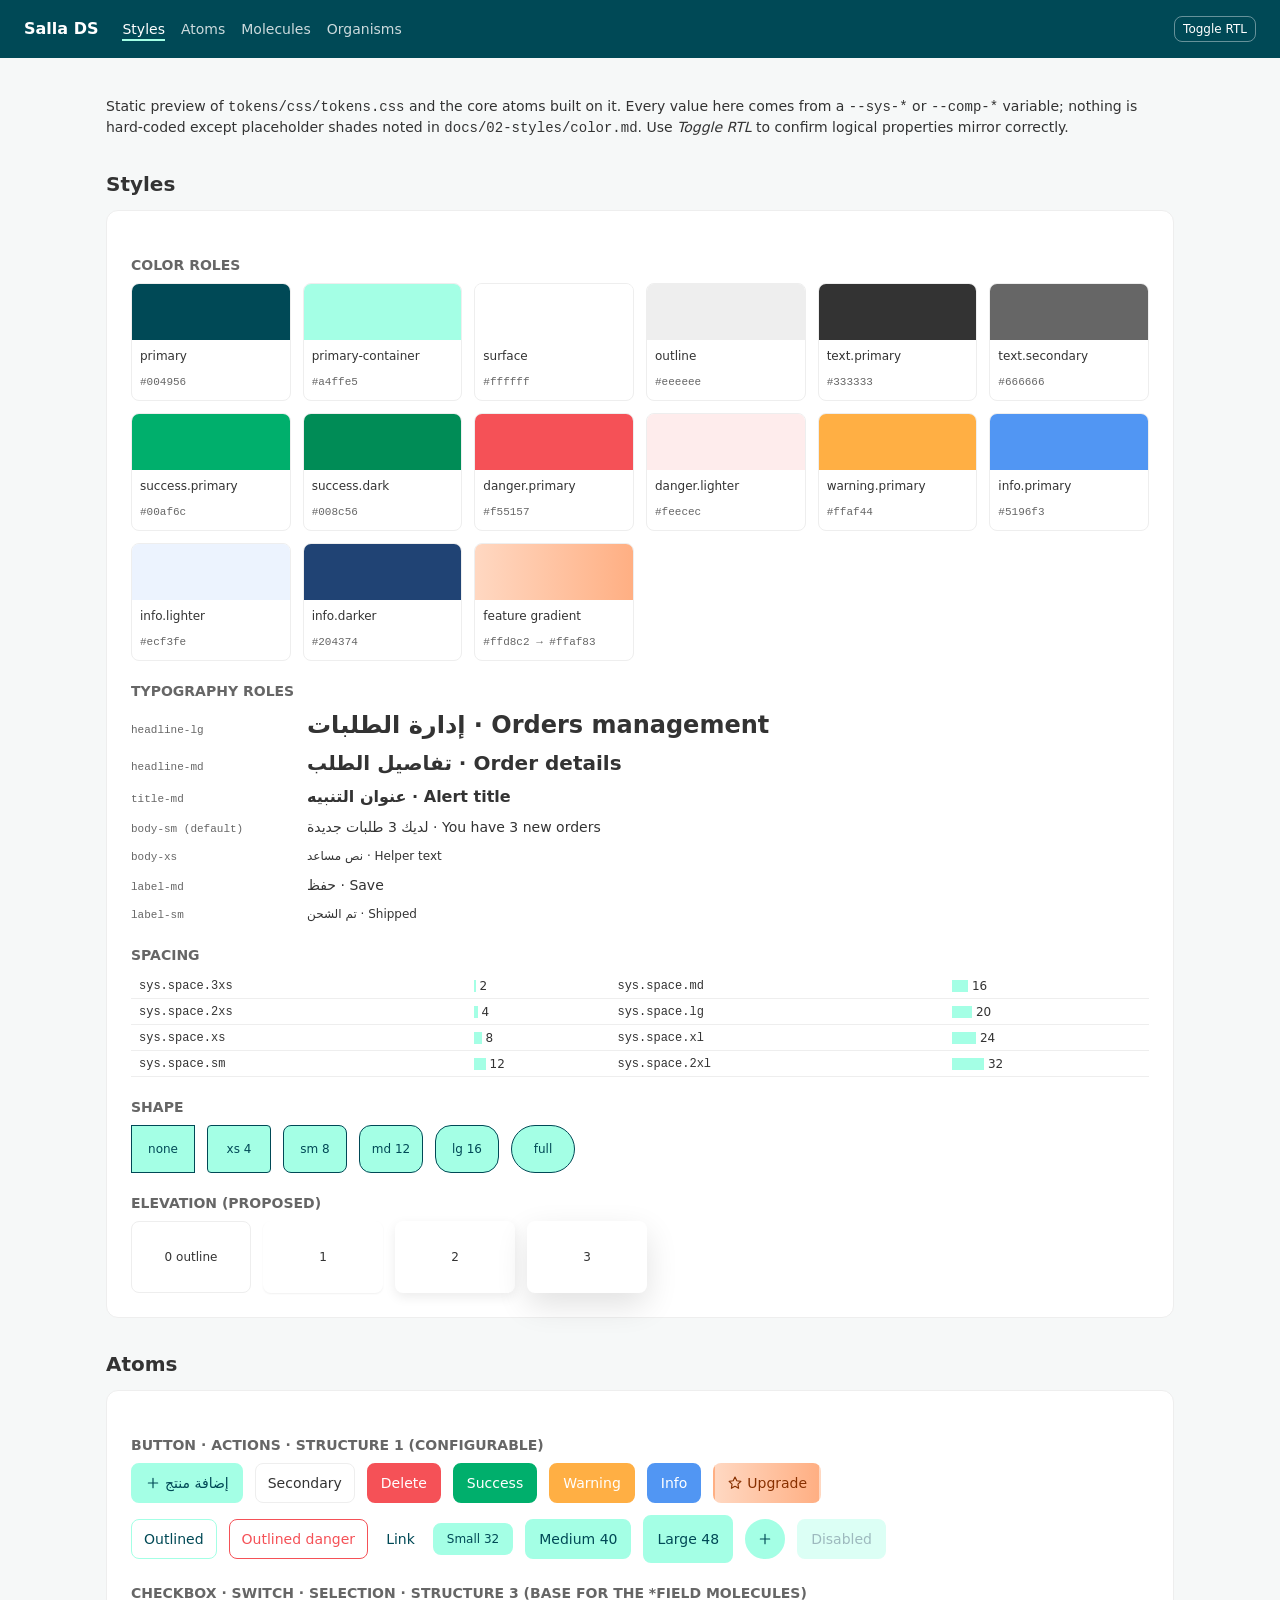
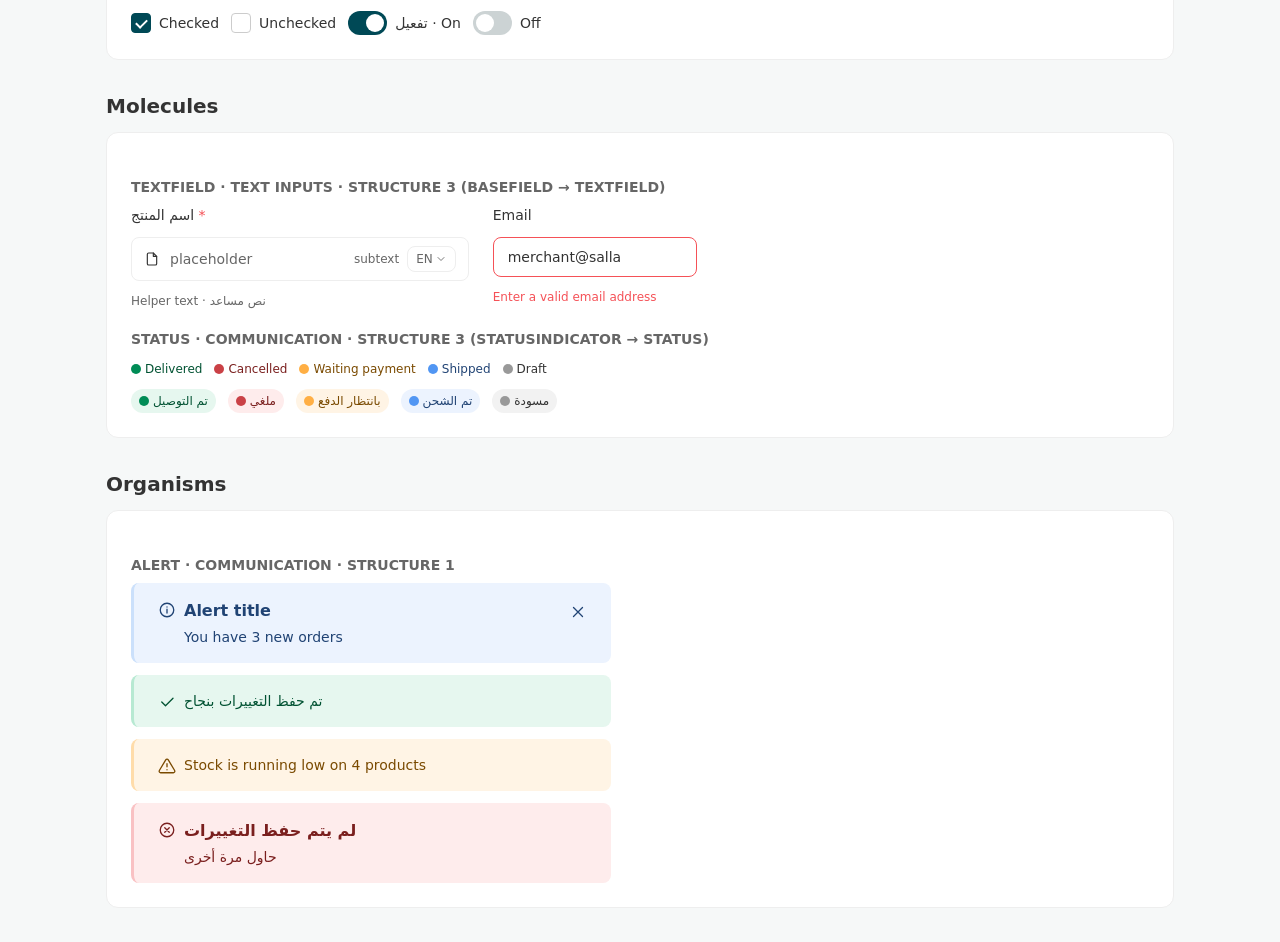
==== preview/index.html @ ee8e6f2c "Create Salla design system structure on Atomic Design and Material 3 Restructure the Merchant - Stor" ====
<!doctype html>
<html lang="en" dir="ltr">
<head>
<meta charset="utf-8">
<meta name="viewport" content="width=device-width, initial-scale=1">
<title>Salla Design System preview</title>
<link rel="stylesheet" href="../tokens/css/tokens.css">
<style>
  * { box-sizing: border-box; }
  body { margin: 0; font: var(--sys-type-body-sm); color: var(--sys-color-text-primary); background: #f6f8f8; }
  header.bar { background: var(--sys-color-primary); color: var(--sys-color-text-inverse); padding: var(--sys-space-md) var(--sys-space-xl); display: flex; align-items: center; gap: var(--sys-space-xl); }
  header.bar h1 { font: var(--sys-type-title-md); margin: 0; }
  header.bar nav a { color: var(--sys-color-text-inverse); text-decoration: none; opacity: .8; margin-inline-end: var(--sys-space-md); font: var(--sys-type-label-md); }
  header.bar nav a.active { opacity: 1; border-block-end: 2px solid var(--sys-color-primary-container); padding-block-end: 2px; }
  header.bar .spacer { flex: 1; }
  header.bar button.dir { background: transparent; color: inherit; border: 1px solid rgb(255 255 255 / .4); border-radius: var(--sys-shape-small); padding: var(--sys-space-2xs) var(--sys-space-xs); font: var(--sys-type-label-sm); cursor: pointer; }
  main { max-width: 1100px; margin: 0 auto; padding: var(--sys-space-xl) var(--sys-space-md); }
  h2 { font: var(--sys-type-headline-md); margin: var(--sys-space-2xl) 0 var(--sys-space-sm); }
  h3 { font: var(--sys-type-title-sm); margin: var(--sys-space-lg) 0 var(--sys-space-xs); color: var(--sys-color-text-secondary); text-transform: uppercase; letter-spacing: 0; }
  .panel { background: var(--sys-color-surface); border: 1px solid var(--sys-color-outline); border-radius: var(--sys-shape-medium); padding: var(--sys-space-xl); margin-block-end: var(--sys-space-md); }
  .row { display: flex; flex-wrap: wrap; gap: var(--sys-space-sm); align-items: center; }
  .grid { display: grid; grid-template-columns: repeat(auto-fill, minmax(150px, 1fr)); gap: var(--sys-space-sm); }
  .swatch { border: 1px solid var(--sys-color-outline); border-radius: var(--sys-shape-small); overflow: hidden; }
  .swatch div { height: 56px; }
  .swatch code { display: block; padding: var(--sys-space-xs); font-size: 11px; color: var(--sys-color-text-secondary); }
  .swatch strong { display: block; padding: var(--sys-space-xs) var(--sys-space-xs) 0; font: var(--sys-type-label-sm); }
  code { font-family: ui-monospace, monospace; }

  /* ---- Atom: Button (structure 1, configurable) ---- */
  .btn { display: inline-flex; align-items: center; justify-content: center; gap: var(--comp-button-gap); min-height: var(--comp-button-height-md); padding: var(--comp-button-padding-y) var(--comp-button-padding-x); border-radius: var(--comp-button-shape); border: var(--comp-button-border-width) solid transparent; font: var(--sys-type-label-md); cursor: pointer; transition: background-color var(--ref-duration-short) var(--ref-easing-standard), border-color var(--ref-duration-short) var(--ref-easing-standard); }
  .btn:focus-visible { outline: none; box-shadow: var(--sys-focus-ring); }
  .btn[disabled] { opacity: .38; cursor: not-allowed; }
  .btn--sm { min-height: var(--comp-button-height-sm); padding-block: var(--sys-space-2xs); font: var(--sys-type-label-sm); }
  .btn--lg { min-height: var(--comp-button-height-lg); }
  .btn--primary { background: var(--sys-color-primary-container); border-color: var(--sys-color-primary-container); color: var(--sys-color-on-primary-container); }
  .btn--primary:hover { filter: brightness(.96); }
  .btn--secondary { background: var(--sys-color-surface); border: 1px solid var(--sys-color-outline); color: var(--sys-color-text-primary); }
  .btn--danger { background: var(--sys-color-danger-primary); border-color: var(--sys-color-danger-primary); color: var(--sys-color-text-inverse); }
  .btn--success { background: var(--sys-color-success-primary); border-color: var(--sys-color-success-primary); color: var(--sys-color-text-inverse); }
  .btn--warning { background: var(--sys-color-warning-primary); border-color: var(--sys-color-warning-primary); color: var(--sys-color-text-inverse); }
  .btn--info { background: var(--sys-color-info-primary); border-color: var(--sys-color-info-primary); color: var(--sys-color-text-inverse); }
  .btn--feature { background: linear-gradient(90deg, var(--sys-color-feature-gradient-start), var(--sys-color-feature-gradient-end)); color: var(--sys-color-on-feature); }
  .btn--outlined.btn--primary { background: var(--sys-color-surface); border: 1px solid var(--sys-color-outline-primary); color: var(--sys-color-text-brand); }
  .btn--outlined.btn--danger { background: var(--sys-color-surface); border: 1px solid var(--sys-color-danger-primary); color: var(--sys-color-danger-primary); }
  .btn--link { background: transparent; border-color: transparent; color: var(--sys-color-text-brand); padding-inline: var(--sys-space-2xs); }
  .btn--circular { border-radius: var(--sys-shape-full); width: var(--comp-button-height-md); padding: 0; }
  .icon { width: var(--comp-button-icon-size); height: var(--comp-button-icon-size); fill: none; stroke: currentColor; stroke-width: 1.75; stroke-linecap: round; stroke-linejoin: round; flex: none; }

  /* ---- Molecule: TextField (structure 3, BaseField) ---- */
  .field { display: flex; flex-direction: column; gap: var(--sys-space-sm); max-width: 375px; }
  .field__label { font: var(--sys-type-label-md); }
  .field__label .req { color: var(--sys-color-danger-primary); }
  .field__box { display: flex; align-items: center; gap: var(--comp-text-field-gap); min-height: var(--comp-text-field-min-height); padding: var(--comp-text-field-padding-y) var(--comp-text-field-padding-x); background: var(--sys-color-surface-input); border: 1px solid var(--sys-color-outline); border-radius: var(--comp-text-field-shape); transition: border-color var(--ref-duration-short) var(--ref-easing-standard), box-shadow var(--ref-duration-short) var(--ref-easing-standard); }
  .field__box:hover { border-color: #ddd; }
  .field__box:focus-within { border-color: var(--sys-color-primary); box-shadow: var(--sys-focus-ring); }
  .field--error .field__box { border-color: var(--sys-color-danger-primary); }
  .field__box input { flex: 1; min-width: 0; border: 0; outline: 0; background: transparent; font: var(--sys-type-body-sm); color: var(--sys-color-text-primary); }
  .field__box input::placeholder { color: var(--sys-color-text-secondary); }
  .field__sub { font: var(--sys-type-body-xs); color: var(--sys-color-text-secondary); }
  .field__lang { display: inline-flex; align-items: center; gap: var(--sys-space-3xs); padding: var(--sys-space-2xs) var(--sys-space-xs); border: 1px solid var(--sys-color-outline); border-radius: var(--sys-shape-small); font: var(--sys-type-body-xs); color: var(--sys-color-text-secondary); }
  .field__help { font: var(--sys-type-body-xs); color: var(--sys-color-text-secondary); }
  .field--error .field__help { color: var(--sys-color-danger-primary); }

  /* ---- Atom: Checkbox / Switch ---- */
  .checkbox { appearance: none; width: var(--comp-checkbox-size-md); height: var(--comp-checkbox-size-md); border: 1px solid #ccc; border-radius: var(--comp-checkbox-shape); background: var(--sys-color-surface); display: inline-grid; place-content: center; cursor: pointer; margin: 0; }
  .checkbox:checked { background: var(--sys-color-primary); border-color: var(--sys-color-primary); }
  .checkbox:checked::after { content: ""; width: 5px; height: 9px; border: solid #fff; border-width: 0 2px 2px 0; transform: translateY(-1px) rotate(45deg); }
  .checkbox:focus-visible { outline: none; box-shadow: var(--sys-focus-ring); }
  .switch { appearance: none; width: var(--comp-toggle-track-width-default); height: var(--comp-toggle-size-default); border-radius: var(--sys-shape-full); background: #ccd3d4; position: relative; cursor: pointer; margin: 0; transition: background-color var(--ref-duration-short) var(--ref-easing-standard); }
  .switch::after { content: ""; position: absolute; inset-block-start: 3px; inset-inline-start: 3px; width: 18px; height: 18px; border-radius: 50%; background: #fff; transition: transform var(--ref-duration-short) var(--ref-easing-standard); }
  .switch:checked { background: var(--sys-color-primary); }
  .switch:checked::after { transform: translateX(15px); }
  [dir="rtl"] .switch:checked::after { transform: translateX(-15px); }
  .switch:focus-visible { outline: none; box-shadow: var(--sys-focus-ring); }
  .fieldrow { display: inline-flex; align-items: center; gap: var(--sys-space-xs); font: var(--sys-type-body-sm); }

  /* ---- Molecule: Status (structure 3, StatusIndicator base) ---- */
  .status { display: inline-flex; align-items: center; gap: var(--sys-space-2xs); height: var(--comp-status-height); border-radius: var(--comp-status-shape); font: var(--sys-type-label-sm); }
  .status::before { content: ""; width: var(--comp-status-dot-size); height: var(--comp-status-dot-size); border-radius: 50%; background: var(--dot); }
  .status { color: var(--text); }
  .status--strong { padding-inline: var(--comp-status-padding-x); background: var(--bg); }
  .status--success { --dot: var(--sys-color-success-dark); --text: var(--sys-color-success-darker); --bg: #e6f7ef; }
  .status--danger { --dot: var(--sys-color-danger-dark); --text: var(--sys-color-danger-darker); --bg: var(--sys-color-danger-lighter); }
  .status--info { --dot: var(--sys-color-info-primary); --text: var(--sys-color-info-darker); --bg: var(--sys-color-info-lighter); }
  .status--warning { --dot: var(--sys-color-warning-primary); --text: #7a4a00; --bg: #fff4e5; }
  .status--neutral { --dot: #999; --text: var(--sys-color-text-primary); --bg: #f2f2f2; }

  /* ---- Organism: Alert (structure 1) ---- */
  .alert { display: flex; gap: var(--sys-space-xs); align-items: flex-start; padding: var(--comp-alert-padding-y) var(--comp-alert-padding-x); border-radius: var(--comp-alert-shape); border-inline-start: var(--comp-alert-accent-width) solid var(--accent); background: var(--bg); color: var(--text); max-width: 480px; }
  .alert .icon { width: var(--comp-alert-icon-size); height: var(--comp-alert-icon-size); margin-block-start: 2px; }
  .alert__body { flex: 1; display: flex; flex-direction: column; gap: var(--sys-space-2xs); }
  .alert__title { font: var(--sys-type-title-md); }
  .alert__text { font: var(--sys-type-body-sm); }
  .alert--info { --bg: var(--sys-color-info-lighter); --accent: var(--sys-color-info-light); --text: var(--sys-color-info-darker); }
  .alert--danger { --bg: var(--sys-color-danger-lighter); --accent: #f9c1c3; --text: var(--sys-color-danger-darker); }
  .alert--success { --bg: #e6f7ef; --accent: #b7e9d2; --text: var(--sys-color-success-darker); }
  .alert--warning { --bg: #fff4e5; --accent: #ffdcaa; --text: #7a4a00; }
  .alert__close { background: none; border: 0; cursor: pointer; color: inherit; padding: 0; margin-block-start: 2px; }

  table.tokens { border-collapse: collapse; width: 100%; font: var(--sys-type-body-xs); }
  table.tokens td { padding: var(--sys-space-2xs) var(--sys-space-xs); border-block-end: 1px solid var(--sys-color-outline); }
  .sp { background: var(--sys-color-primary-container); height: 12px; display: inline-block; vertical-align: middle; }
  .type-sample { display: grid; grid-template-columns: 160px 1fr; gap: var(--sys-space-xs) var(--sys-space-md); align-items: baseline; }
  .type-sample code { font-size: 11px; color: var(--sys-color-text-secondary); }
  .shape-sample { width: 64px; height: 48px; background: var(--sys-color-primary-container); border: 1px solid var(--sys-color-primary); display: grid; place-content: center; font: var(--sys-type-label-sm); color: var(--sys-color-text-brand); }
  .elev { width: 120px; height: 72px; background: var(--sys-color-surface); border-radius: var(--sys-shape-small); display: grid; place-content: center; font: var(--sys-type-label-sm); }
</style>
</head>
<body>
<header class="bar">
  <h1>Salla DS</h1>
  <nav><a class="active" href="#styles">Styles</a><a href="#atoms">Atoms</a><a href="#molecules">Molecules</a><a href="#organisms">Organisms</a></nav>
  <span class="spacer"></span>
  <button class="dir" onclick="const h=document.documentElement;h.dir=h.dir==='rtl'?'ltr':'rtl';h.lang=h.dir==='rtl'?'ar':'en';">Toggle RTL</button>
</header>
<main>
  <p>Static preview of <code>tokens/css/tokens.css</code> and the core atoms built on it. Every value here comes from a <code>--sys-*</code> or <code>--comp-*</code> variable; nothing is hard-coded except placeholder shades noted in <code>docs/02-styles/color.md</code>. Use <em>Toggle RTL</em> to confirm logical properties mirror correctly.</p>

  <h2 id="styles">Styles</h2>
  <div class="panel">
    <h3>Color roles</h3>
    <div class="grid">
      <div class="swatch"><div style="background:var(--sys-color-primary)"></div><strong>primary</strong><code>#004956</code></div>
      <div class="swatch"><div style="background:var(--sys-color-primary-container)"></div><strong>primary-container</strong><code>#a4ffe5</code></div>
      <div class="swatch"><div style="background:var(--sys-color-surface)"></div><strong>surface</strong><code>#ffffff</code></div>
      <div class="swatch"><div style="background:var(--sys-color-outline)"></div><strong>outline</strong><code>#eeeeee</code></div>
      <div class="swatch"><div style="background:var(--sys-color-text-primary)"></div><strong>text.primary</strong><code>#333333</code></div>
      <div class="swatch"><div style="background:var(--sys-color-text-secondary)"></div><strong>text.secondary</strong><code>#666666</code></div>
      <div class="swatch"><div style="background:var(--sys-color-success-primary)"></div><strong>success.primary</strong><code>#00af6c</code></div>
      <div class="swatch"><div style="background:var(--sys-color-success-dark)"></div><strong>success.dark</strong><code>#008c56</code></div>
      <div class="swatch"><div style="background:var(--sys-color-danger-primary)"></div><strong>danger.primary</strong><code>#f55157</code></div>
      <div class="swatch"><div style="background:var(--sys-color-danger-lighter)"></div><strong>danger.lighter</strong><code>#feecec</code></div>
      <div class="swatch"><div style="background:var(--sys-color-warning-primary)"></div><strong>warning.primary</strong><code>#ffaf44</code></div>
      <div class="swatch"><div style="background:var(--sys-color-info-primary)"></div><strong>info.primary</strong><code>#5196f3</code></div>
      <div class="swatch"><div style="background:var(--sys-color-info-lighter)"></div><strong>info.lighter</strong><code>#ecf3fe</code></div>
      <div class="swatch"><div style="background:var(--sys-color-info-darker)"></div><strong>info.darker</strong><code>#204374</code></div>
      <div class="swatch"><div style="background:linear-gradient(90deg,var(--sys-color-feature-gradient-start),var(--sys-color-feature-gradient-end))"></div><strong>feature gradient</strong><code>#ffd8c2 → #ffaf83</code></div>
    </div>

    <h3>Typography roles</h3>
    <div class="type-sample">
      <code>headline-lg</code><span style="font:var(--sys-type-headline-lg)">إدارة الطلبات · Orders management</span>
      <code>headline-md</code><span style="font:var(--sys-type-headline-md)">تفاصيل الطلب · Order details</span>
      <code>title-md</code><span style="font:var(--sys-type-title-md)">عنوان التنبيه · Alert title</span>
      <code>body-sm (default)</code><span style="font:var(--sys-type-body-sm)">لديك 3 طلبات جديدة · You have 3 new orders</span>
      <code>body-xs</code><span style="font:var(--sys-type-body-xs)">نص مساعد · Helper text</span>
      <code>label-md</code><span style="font:var(--sys-type-label-md)">حفظ · Save</span>
      <code>label-sm</code><span style="font:var(--sys-type-label-sm)">تم الشحن · Shipped</span>
    </div>

    <h3>Spacing</h3>
    <table class="tokens">
      <tr><td><code>sys.space.3xs</code></td><td><span class="sp" style="width:var(--sys-space-3xs)"></span> 2</td><td><code>sys.space.md</code></td><td><span class="sp" style="width:var(--sys-space-md)"></span> 16</td></tr>
      <tr><td><code>sys.space.2xs</code></td><td><span class="sp" style="width:var(--sys-space-2xs)"></span> 4</td><td><code>sys.space.lg</code></td><td><span class="sp" style="width:var(--sys-space-lg)"></span> 20</td></tr>
      <tr><td><code>sys.space.xs</code></td><td><span class="sp" style="width:var(--sys-space-xs)"></span> 8</td><td><code>sys.space.xl</code></td><td><span class="sp" style="width:var(--sys-space-xl)"></span> 24</td></tr>
      <tr><td><code>sys.space.sm</code></td><td><span class="sp" style="width:var(--sys-space-sm)"></span> 12</td><td><code>sys.space.2xl</code></td><td><span class="sp" style="width:var(--sys-space-2xl)"></span> 32</td></tr>
    </table>

    <h3>Shape</h3>
    <div class="row">
      <div class="shape-sample" style="border-radius:var(--sys-shape-none)">none</div>
      <div class="shape-sample" style="border-radius:var(--sys-shape-extra-small)">xs 4</div>
      <div class="shape-sample" style="border-radius:var(--sys-shape-small)">sm 8</div>
      <div class="shape-sample" style="border-radius:var(--sys-shape-medium)">md 12</div>
      <div class="shape-sample" style="border-radius:var(--sys-shape-large)">lg 16</div>
      <div class="shape-sample" style="border-radius:var(--sys-shape-full)">full</div>
    </div>

    <h3>Elevation (proposed)</h3>
    <div class="row">
      <div class="elev" style="box-shadow:var(--sys-elevation-0);border:1px solid var(--sys-color-outline)">0 outline</div>
      <div class="elev" style="box-shadow:var(--sys-elevation-1)">1</div>
      <div class="elev" style="box-shadow:var(--sys-elevation-2)">2</div>
      <div class="elev" style="box-shadow:var(--sys-elevation-3)">3</div>
    </div>
  </div>

  <h2 id="atoms">Atoms</h2>
  <div class="panel">
    <h3>Button · Actions · structure 1 (configurable)</h3>
    <div class="row">
      <button class="btn btn--primary"><svg class="icon" viewBox="0 0 24 24"><path d="M12 5v14M5 12h14"/></svg>إضافة منتج</button>
      <button class="btn btn--secondary">Secondary</button>
      <button class="btn btn--danger">Delete</button>
      <button class="btn btn--success">Success</button>
      <button class="btn btn--warning">Warning</button>
      <button class="btn btn--info">Info</button>
      <button class="btn btn--feature"><svg class="icon" viewBox="0 0 24 24"><path d="m12 3 2.7 5.6 6.1.9-4.4 4.3 1 6.1L12 17l-5.4 2.9 1-6.1L3.2 9.5l6.1-.9z"/></svg>Upgrade</button>
    </div>
    <div class="row" style="margin-top:var(--sys-space-sm)">
      <button class="btn btn--primary btn--outlined">Outlined</button>
      <button class="btn btn--danger btn--outlined">Outlined danger</button>
      <button class="btn btn--link">Link</button>
      <button class="btn btn--primary btn--sm">Small 32</button>
      <button class="btn btn--primary">Medium 40</button>
      <button class="btn btn--primary btn--lg">Large 48</button>
      <button class="btn btn--primary btn--circular" aria-label="Add"><svg class="icon" viewBox="0 0 24 24"><path d="M12 5v14M5 12h14"/></svg></button>
      <button class="btn btn--primary" disabled>Disabled</button>
    </div>

    <h3>Checkbox · Switch · Selection · structure 3 (base for the *Field molecules)</h3>
    <div class="row">
      <label class="fieldrow"><input type="checkbox" class="checkbox" checked> Checked</label>
      <label class="fieldrow"><input type="checkbox" class="checkbox"> Unchecked</label>
      <label class="fieldrow"><input type="checkbox" class="switch" checked> تفعيل · On</label>
      <label class="fieldrow"><input type="checkbox" class="switch"> Off</label>
    </div>
  </div>

  <h2 id="molecules">Molecules</h2>
  <div class="panel">
    <h3>TextField · Text inputs · structure 3 (BaseField → TextField)</h3>
    <div class="row" style="align-items:flex-start; gap:var(--sys-space-xl)">
      <div class="field">
        <label class="field__label" for="f1">اسم المنتج <span class="req">*</span></label>
        <div class="field__box">
          <svg class="icon" viewBox="0 0 24 24"><path d="M14 3H7a2 2 0 0 0-2 2v14a2 2 0 0 0 2 2h10a2 2 0 0 0 2-2V8z"/><path d="M14 3v5h5"/></svg>
          <input id="f1" placeholder="placeholder">
          <span class="field__sub">subtext</span>
          <span class="field__lang">EN <svg class="icon" viewBox="0 0 24 24" style="width:12px;height:12px"><path d="m6 9 6 6 6-6"/></svg></span>
        </div>
        <div class="field__help">Helper text · نص مساعد</div>
      </div>
      <div class="field field--error">
        <label class="field__label" for="f2">Email</label>
        <div class="field__box"><input id="f2" value="merchant@salla"></div>
        <div class="field__help">Enter a valid email address</div>
      </div>
    </div>

    <h3>Status · Communication · structure 3 (StatusIndicator → Status)</h3>
    <div class="row">
      <span class="status status--success">Delivered</span>
      <span class="status status--danger">Cancelled</span>
      <span class="status status--warning">Waiting payment</span>
      <span class="status status--info">Shipped</span>
      <span class="status status--neutral">Draft</span>
    </div>
    <div class="row" style="margin-top:var(--sys-space-xs)">
      <span class="status status--strong status--success">تم التوصيل</span>
      <span class="status status--strong status--danger">ملغي</span>
      <span class="status status--strong status--warning">بانتظار الدفع</span>
      <span class="status status--strong status--info">تم الشحن</span>
      <span class="status status--strong status--neutral">مسودة</span>
    </div>
  </div>

  <h2 id="organisms">Organisms</h2>
  <div class="panel">
    <h3>Alert · Communication · structure 1</h3>
    <div class="row" style="flex-direction:column; align-items:stretch">
      <div class="alert alert--info" role="status">
        <svg class="icon" viewBox="0 0 24 24"><circle cx="12" cy="12" r="9"/><path d="M12 8h.01M12 11v5"/></svg>
        <div class="alert__body"><div class="alert__title">Alert title</div><div class="alert__text">You have 3 new orders</div></div>
        <button class="alert__close" aria-label="Close"><svg class="icon" viewBox="0 0 24 24"><path d="M18 6 6 18M6 6l12 12"/></svg></button>
      </div>
      <div class="alert alert--success" role="status"><svg class="icon" viewBox="0 0 24 24"><path d="m5 12 5 5L20 7"/></svg><div class="alert__body"><div class="alert__text">تم حفظ التغييرات بنجاح</div></div></div>
      <div class="alert alert--warning" role="alert"><svg class="icon" viewBox="0 0 24 24"><path d="M12 9v4M12 17h.01M10.3 3.9 1.8 18a2 2 0 0 0 1.7 3h17a2 2 0 0 0 1.7-3L13.7 3.9a2 2 0 0 0-3.4 0z"/></svg><div class="alert__body"><div class="alert__text">Stock is running low on 4 products</div></div></div>
      <div class="alert alert--danger" role="alert"><svg class="icon" viewBox="0 0 24 24"><circle cx="12" cy="12" r="9"/><path d="M15 9l-6 6M9 9l6 6"/></svg><div class="alert__body"><div class="alert__title">لم يتم حفظ التغييرات</div><div class="alert__text">حاول مرة أخرى</div></div></div>
    </div>
  </div>
</main>
</body>
</html>
---- tokens/css/tokens.css ----
/*
 * Salla Design System - CSS custom properties
 * Generated by hand from tokens/tokens.json (keep the two in sync; a Style Dictionary
 * build is the intended long-term source, see docs/01-foundations/design-tokens.md).
 *
 * Tiers (Material model):
 *   --ref-*   reference / primitive values      (never use in product code)
 *   --sys-*   system / semantic roles           (use these)
 *   --comp-*  component-scoped values           (used inside component CSS only)
 */

:root {
  /* ---------- REFERENCE: palette ---------- */
  --ref-palette-teal-900: #004956;
  --ref-palette-teal-100: #a4ffe5;
  --ref-palette-gray-0: #ffffff;
  --ref-palette-gray-100: #eeeeee;
  --ref-palette-gray-600: #666666;
  --ref-palette-gray-800: #333333;
  --ref-palette-green-500: #00af6c;
  --ref-palette-green-600: #008c56;
  --ref-palette-green-800: #005232;
  --ref-palette-red-50: #feecec;
  --ref-palette-red-500: #f55157;
  --ref-palette-red-600: #ca4146;
  --ref-palette-red-800: #7a1f1e;
  --ref-palette-amber-500: #ffaf44;
  --ref-palette-blue-50: #ecf3fe;
  --ref-palette-blue-100: #cbe0fb;
  --ref-palette-blue-500: #5196f3;
  --ref-palette-blue-800: #204374;
  --ref-palette-orange-200: #ffd8c2;
  --ref-palette-orange-300: #ffaf83;
  --ref-palette-orange-800: #883000;

  /* ---------- REFERENCE: space (4px grid) ---------- */
  --ref-space-0: 0px;
  --ref-space-1: 2px;
  --ref-space-2: 4px;
  --ref-space-3: 8px;
  --ref-space-4: 12px;
  --ref-space-5: 16px;
  --ref-space-6: 20px;
  --ref-space-7: 24px;
  --ref-space-8: 32px;
  --ref-space-9: 40px;
  --ref-space-10: 48px;
  --ref-space-11: 64px;
  --ref-space-12: 80px;

  /* ---------- REFERENCE: radius ---------- */
  --ref-radius-none: 0px;
  --ref-radius-sm: 2px;
  --ref-radius-md: 4px;
  --ref-radius-lg: 6px;
  --ref-radius-xl: 8px;
  --ref-radius-2xl: 12px;
  --ref-radius-3xl: 16px;
  --ref-radius-4xl: 24px;
  --ref-radius-5xl: 32px;
  --ref-radius-full: 9999px;

  /* ---------- REFERENCE: type ---------- */
  --ref-font-family-base: "PingAR+LT", "PingARLT", "PT Sans", system-ui, sans-serif;
  --ref-font-weight-regular: 400;
  --ref-font-weight-medium: 500;
  --ref-font-weight-bold: 700;
  --ref-font-size-xs: 12px;
  --ref-font-size-sm: 14px;
  --ref-font-size-md: 16px;
  --ref-font-size-lg: 18px;
  --ref-font-size-xl: 20px;
  --ref-font-size-2xl: 24px;
  --ref-font-size-3xl: 30px;
  --ref-font-size-4xl: 36px;
  --ref-font-size-5xl: 48px;
  --ref-font-line-height-4: 16px;
  --ref-font-line-height-5: 20px;
  --ref-font-line-height-6: 24px;
  --ref-font-line-height-7: 28px;
  --ref-font-line-height-8: 32px;

  /* ---------- REFERENCE: sizes ---------- */
  --ref-size-control-sm: 32px;
  --ref-size-control-md: 40px;
  --ref-size-control-lg: 48px;
  --ref-size-icon-sm: 16px;
  --ref-size-icon-md: 18px;
  --ref-size-icon-lg: 20px;
  --ref-size-icon-xl: 24px;

  /* ---------- REFERENCE: motion ---------- */
  --ref-duration-short: 100ms;
  --ref-duration-medium: 200ms;
  --ref-duration-long: 300ms;
  --ref-easing-standard: cubic-bezier(0.2, 0, 0, 1);
  --ref-easing-emphasized: cubic-bezier(0.3, 0, 0.8, 0.15);

  /* ---------- SYSTEM: color roles ---------- */
  --sys-color-primary: var(--ref-palette-teal-900);
  --sys-color-on-primary: var(--ref-palette-gray-0);
  --sys-color-primary-container: var(--ref-palette-teal-100);
  --sys-color-on-primary-container: var(--ref-palette-teal-900);
  --sys-color-surface: var(--ref-palette-gray-0);
  --sys-color-surface-input: var(--ref-palette-gray-0);
  --sys-color-outline: var(--ref-palette-gray-100);
  --sys-color-outline-primary: var(--ref-palette-teal-100);
  --sys-color-text-primary: var(--ref-palette-gray-800);
  --sys-color-text-secondary: var(--ref-palette-gray-600);
  --sys-color-text-brand: var(--ref-palette-teal-900);
  --sys-color-text-inverse: var(--ref-palette-gray-0);
  --sys-color-success-primary: var(--ref-palette-green-500);
  --sys-color-success-dark: var(--ref-palette-green-600);
  --sys-color-success-darker: var(--ref-palette-green-800);
  --sys-color-danger-lighter: var(--ref-palette-red-50);
  --sys-color-danger-primary: var(--ref-palette-red-500);
  --sys-color-danger-dark: var(--ref-palette-red-600);
  --sys-color-danger-darker: var(--ref-palette-red-800);
  --sys-color-warning-primary: var(--ref-palette-amber-500);
  --sys-color-info-lighter: var(--ref-palette-blue-50);
  --sys-color-info-light: var(--ref-palette-blue-100);
  --sys-color-info-primary: var(--ref-palette-blue-500);
  --sys-color-info-darker: var(--ref-palette-blue-800);
  --sys-color-feature-gradient-start: var(--ref-palette-orange-200);
  --sys-color-feature-gradient-end: var(--ref-palette-orange-300);
  --sys-color-on-feature: var(--ref-palette-orange-800);

  /* ---------- SYSTEM: space ---------- */
  --sys-space-3xs: var(--ref-space-1);
  --sys-space-2xs: var(--ref-space-2);
  --sys-space-xs: var(--ref-space-3);
  --sys-space-sm: var(--ref-space-4);
  --sys-space-md: var(--ref-space-5);
  --sys-space-lg: var(--ref-space-6);
  --sys-space-xl: var(--ref-space-7);
  --sys-space-2xl: var(--ref-space-8);
  --sys-space-3xl: var(--ref-space-9);
  --sys-space-4xl: var(--ref-space-10);

  /* ---------- SYSTEM: shape ---------- */
  --sys-shape-none: var(--ref-radius-none);
  --sys-shape-extra-small: var(--ref-radius-md);
  --sys-shape-small: var(--ref-radius-xl);
  --sys-shape-medium: var(--ref-radius-2xl);
  --sys-shape-large: var(--ref-radius-3xl);
  --sys-shape-full: var(--ref-radius-full);

  /* ---------- SYSTEM: typography (font shorthand-ready pieces) ---------- */
  --sys-type-display-lg: var(--ref-font-weight-bold) var(--ref-font-size-5xl) / 1 var(--ref-font-family-base);
  --sys-type-headline-lg: var(--ref-font-weight-bold) var(--ref-font-size-2xl) / var(--ref-font-line-height-8) var(--ref-font-family-base);
  --sys-type-headline-md: var(--ref-font-weight-bold) var(--ref-font-size-xl) / var(--ref-font-line-height-7) var(--ref-font-family-base);
  --sys-type-title-lg: var(--ref-font-weight-bold) var(--ref-font-size-lg) / var(--ref-font-line-height-7) var(--ref-font-family-base);
  --sys-type-title-md: var(--ref-font-weight-bold) var(--ref-font-size-md) / var(--ref-font-line-height-6) var(--ref-font-family-base);
  --sys-type-title-sm: var(--ref-font-weight-bold) var(--ref-font-size-sm) / var(--ref-font-line-height-5) var(--ref-font-family-base);
  --sys-type-body-md: var(--ref-font-weight-regular) var(--ref-font-size-md) / var(--ref-font-line-height-6) var(--ref-font-family-base);
  --sys-type-body-sm: var(--ref-font-weight-regular) var(--ref-font-size-sm) / var(--ref-font-line-height-5) var(--ref-font-family-base);
  --sys-type-body-xs: var(--ref-font-weight-regular) var(--ref-font-size-xs) / var(--ref-font-line-height-4) var(--ref-font-family-base);
  --sys-type-label-md: var(--ref-font-weight-medium) var(--ref-font-size-sm) / var(--ref-font-line-height-5) var(--ref-font-family-base);
  --sys-type-label-sm: var(--ref-font-weight-medium) var(--ref-font-size-xs) / var(--ref-font-line-height-4) var(--ref-font-family-base);

  /* ---------- SYSTEM: elevation (proposed, not yet in Figma) ---------- */
  --sys-elevation-0: none;
  --sys-elevation-1: 0 1px 2px 0 rgb(0 0 0 / 0.06);
  --sys-elevation-2: 0 4px 12px 0 rgb(0 0 0 / 0.08);
  --sys-elevation-3: 0 12px 32px 0 rgb(0 0 0 / 0.12);

  /* ---------- SYSTEM: focus ---------- */
  --sys-focus-ring: 0 0 0 2px var(--ref-palette-teal-100);

  /* ---------- COMPONENT ---------- */
  --comp-button-height-sm: var(--ref-size-control-sm);
  --comp-button-height-md: var(--ref-size-control-md);
  --comp-button-height-lg: var(--ref-size-control-lg);
  --comp-button-padding-x: var(--sys-space-sm);
  --comp-button-padding-y: var(--sys-space-xs);
  --comp-button-gap: var(--sys-space-2xs);
  --comp-button-border-width: 2px;
  --comp-button-shape: var(--sys-shape-small);
  --comp-button-icon-size: var(--ref-size-icon-sm);

  --comp-text-field-min-height: var(--ref-size-control-md);
  --comp-text-field-padding-x: var(--sys-space-sm);
  --comp-text-field-padding-y: var(--sys-space-xs);
  --comp-text-field-gap: var(--sys-space-xs);
  --comp-text-field-shape: var(--sys-shape-small);

  --comp-checkbox-size-sm: 16px;
  --comp-checkbox-size-md: 20px;
  --comp-checkbox-shape: var(--sys-shape-extra-small);

  --comp-toggle-size-sm: 16px;
  --comp-toggle-size-default: 24px;
  --comp-toggle-track-width-default: 39px;

  --comp-status-height: 24px;
  --comp-status-dot-size: 10px;
  --comp-status-padding-x: var(--sys-space-xs);
  --comp-status-shape: var(--sys-shape-full);

  --comp-alert-padding-x: var(--sys-space-xl);
  --comp-alert-padding-y: var(--sys-space-md);
  --comp-alert-accent-width: 3px;
  --comp-alert-icon-size: var(--ref-size-icon-md);
  --comp-alert-shape: var(--sys-shape-small);
}

/* Dark theme placeholder: Salla ships light only today. Keep the hook so the
   sys tier can be re-mapped without touching components. */
:root[data-theme="dark"] {
  --sys-color-surface: #0f1f22;
  --sys-color-surface-input: #14272b;
  --sys-color-outline: #24393d;
  --sys-color-text-primary: #f3f7f7;
  --sys-color-text-secondary: #a7b6b8;
}
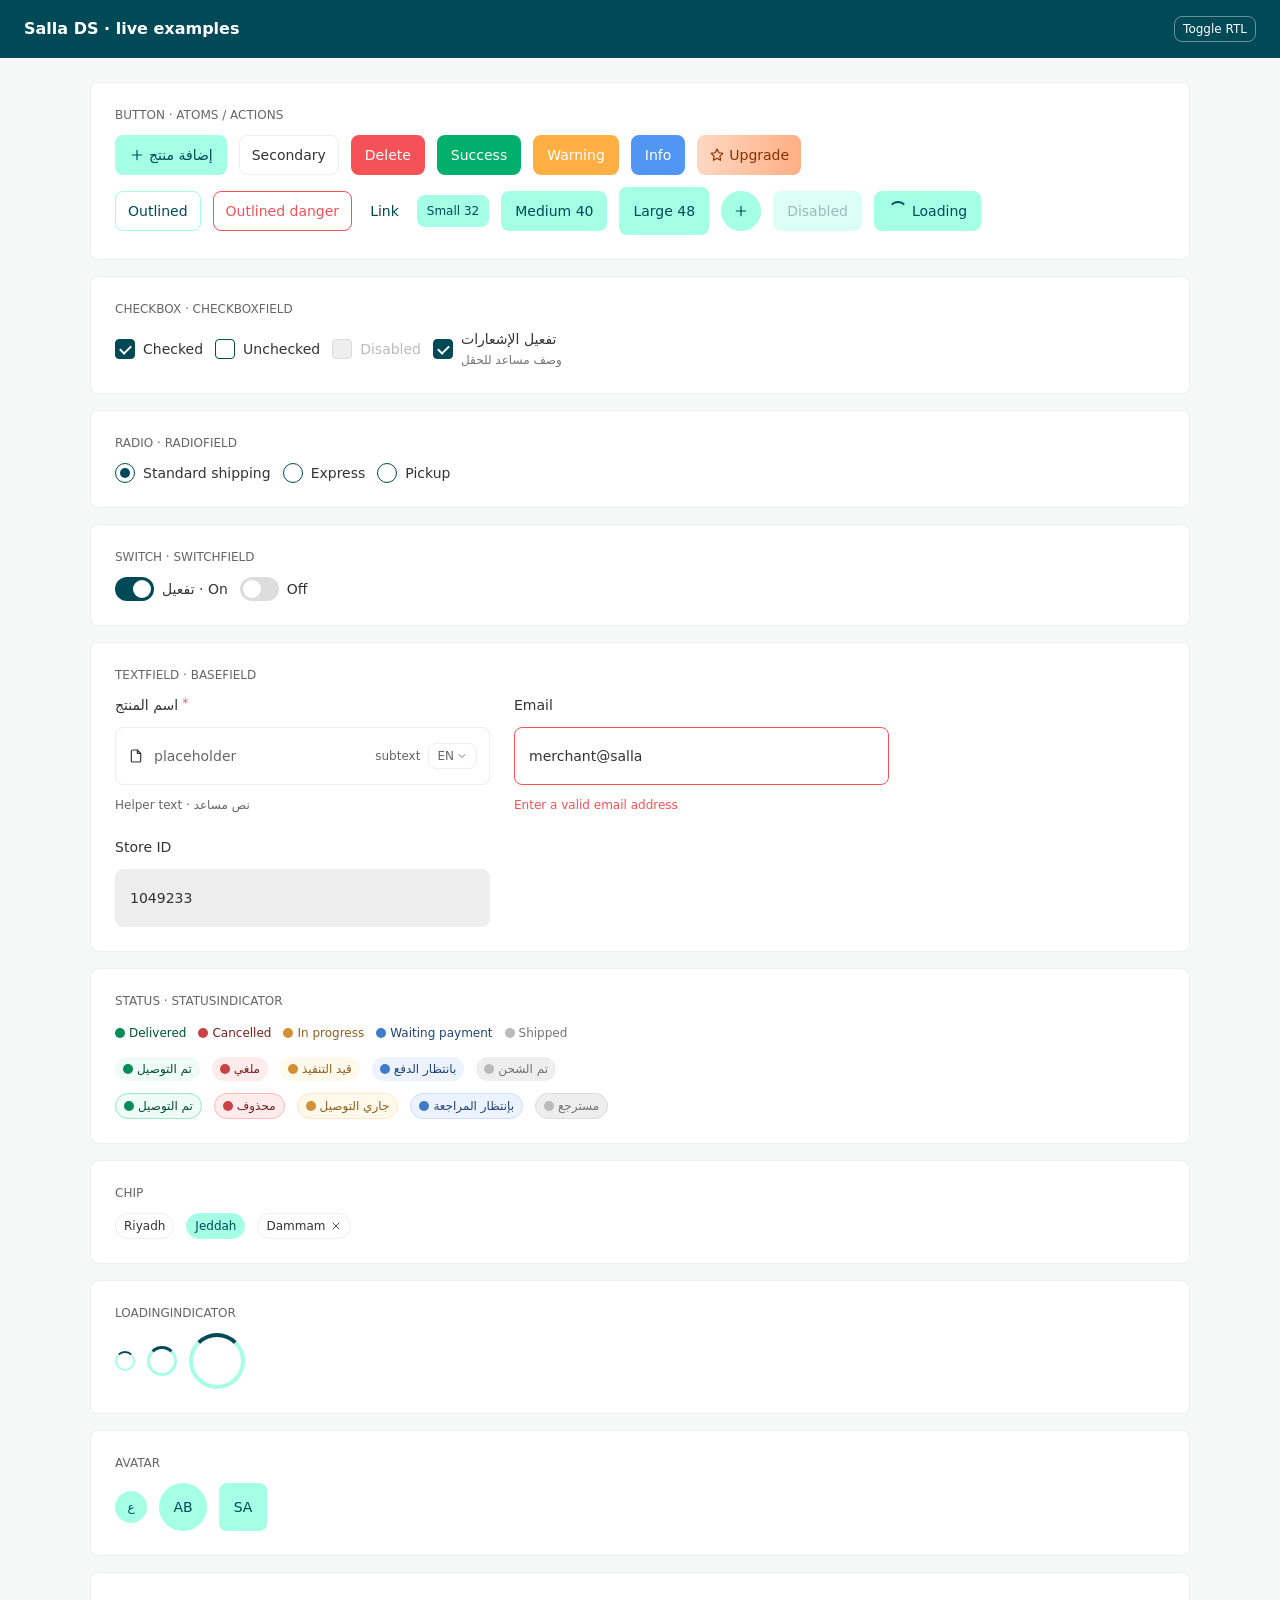
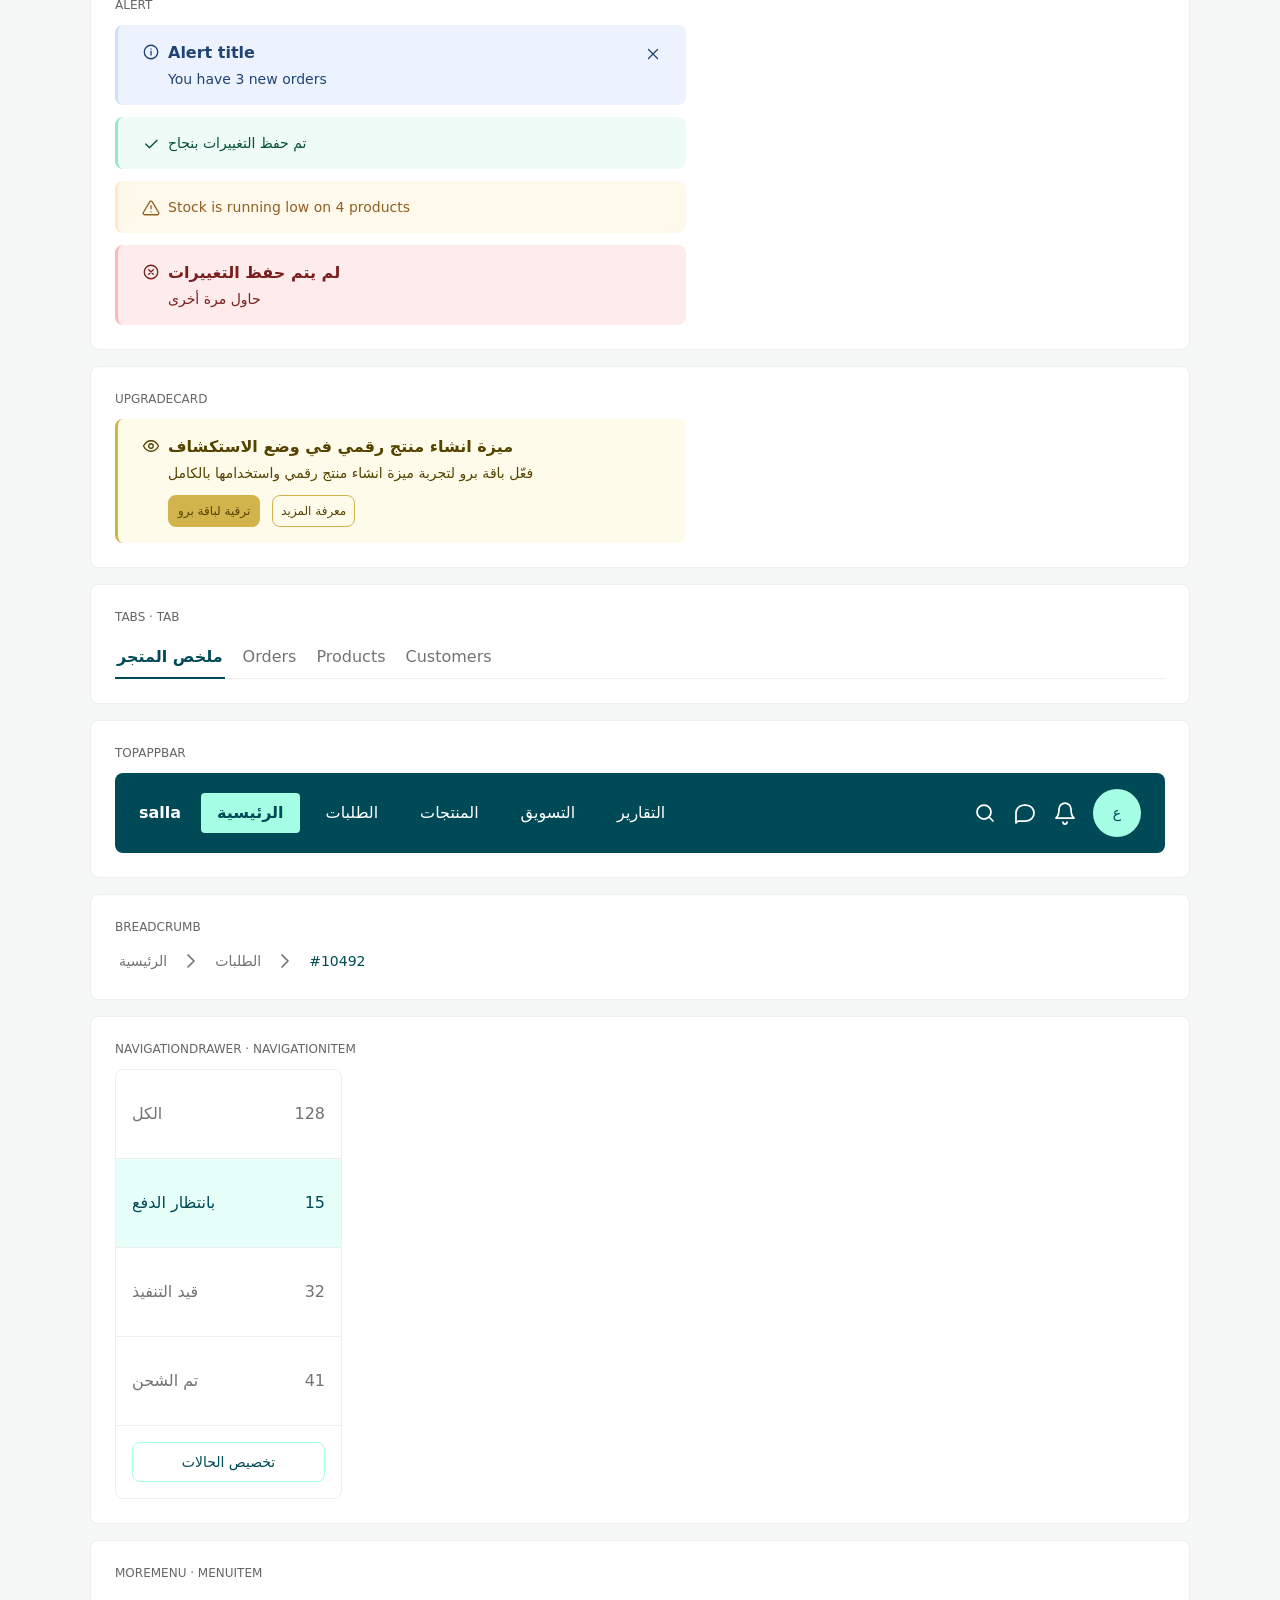
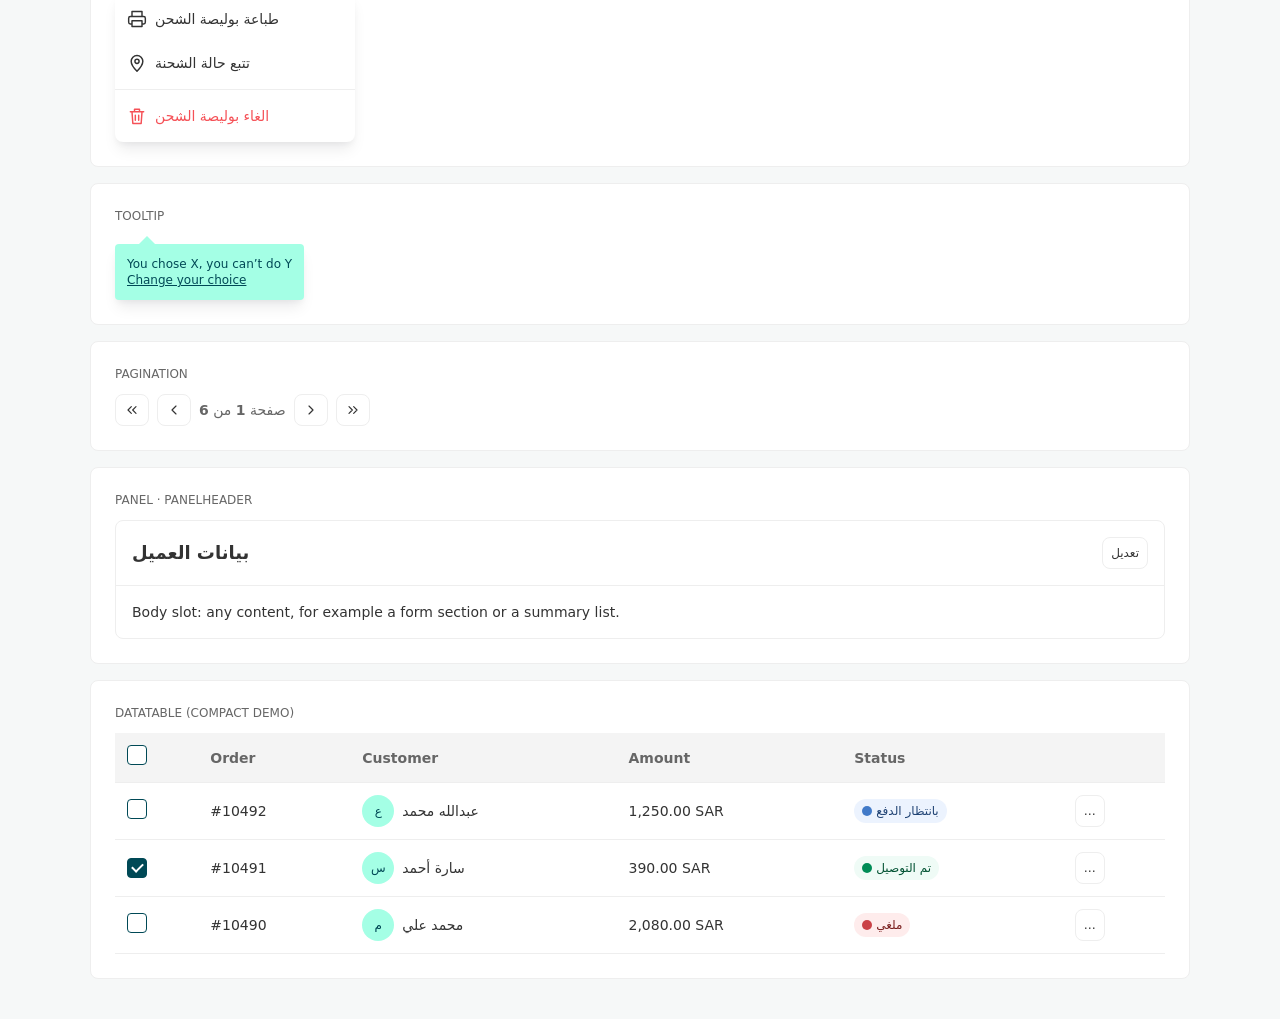
==== commit 5236f51a: "Use Figma token values and add the documentation site - Read colour, typography, spacing, radius and" ====
--- a/preview/index.html
+++ b/preview/index.html
@@ -5,179 +5,192 @@
 <meta name="viewport" content="width=device-width, initial-scale=1">
 <title>Salla Design System preview</title>
 <link rel="stylesheet" href="../tokens/css/tokens.css">
+<style id="sds-examples-css">
+  /* ===== Live examples, built only from --sys-* / --comp-* tokens (tokens/css/tokens.css) ===== */
+  .sds { font: var(--sys-type-body-md); color: var(--sys-color-text-primary); }
+  .sds .row { display: flex; flex-wrap: wrap; gap: var(--sys-space-default); align-items: center; }
+  .sds .stack { display: flex; flex-direction: column; gap: var(--sys-space-default); align-items: stretch; }
+  .sds .icon { width: var(--comp-button-icon-size); height: var(--comp-button-icon-size); fill: none; stroke: currentColor; stroke-width: 1.75; stroke-linecap: round; stroke-linejoin: round; flex: none; }
+
+  /* Atom: Button - structure 1 */
+  .sds .btn { display: inline-flex; align-items: center; justify-content: center; gap: var(--comp-button-gap); min-height: var(--comp-button-height-md); padding: var(--comp-button-padding-y-md) var(--comp-button-padding-x-md); border-radius: var(--comp-button-shape); border: var(--comp-button-border-width-filled) solid transparent; font: var(--sys-type-label-md); cursor: pointer; background: transparent; color: inherit; transition: background-color var(--ref-duration-short) var(--ref-easing-standard), border-color var(--ref-duration-short) var(--ref-easing-standard), filter var(--ref-duration-short) var(--ref-easing-standard); }
+  .sds .btn:hover { filter: brightness(.96); }
+  .sds .btn:active { filter: brightness(.92); }
+  .sds .btn:focus-visible { outline: none; box-shadow: var(--sys-focus-ring); }
+  .sds .btn[disabled] { opacity: .38; cursor: not-allowed; filter: none; }
+  .sds .btn--sm { min-height: var(--comp-button-height-sm); padding: var(--comp-button-padding-y-sm) var(--comp-button-padding-x-sm); font: var(--sys-type-label-sm); }
+  .sds .btn--lg { min-height: var(--comp-button-height-lg); }
+  .sds .btn--primary { background: var(--sys-color-primary-container); border-color: var(--sys-color-primary-container); color: var(--sys-color-on-primary-container); }
+  .sds .btn--secondary { background: var(--sys-color-surface); border: var(--comp-button-border-width-outlined) solid var(--sys-color-outline); color: var(--sys-color-text-primary); }
+  .sds .btn--danger { background: var(--sys-color-danger-primary); border-color: var(--sys-color-danger-primary); color: var(--sys-color-text-inverse); }
+  .sds .btn--success { background: var(--sys-color-success-primary); border-color: var(--sys-color-success-primary); color: var(--sys-color-text-inverse); }
+  .sds .btn--warning { background: var(--sys-color-warning-primary); border-color: var(--sys-color-warning-primary); color: var(--sys-color-text-inverse); }
+  .sds .btn--info { background: var(--sys-color-info-primary); border-color: var(--sys-color-info-primary); color: var(--sys-color-text-inverse); }
+  .sds .btn--feature { background: linear-gradient(90deg, var(--sys-color-feature-gradient-start), var(--sys-color-feature-gradient-end)); border: 0; color: var(--sys-color-on-feature); }
+  .sds .btn--upgrade { background: var(--sys-color-upgrade-dark); border-color: var(--sys-color-upgrade-dark); color: var(--sys-color-upgrade-darker); }
+  .sds .btn--outlined.btn--primary { background: var(--sys-color-surface); border: var(--comp-button-border-width-outlined) solid var(--sys-color-outline-primary); color: var(--sys-color-text-brand); }
+  .sds .btn--outlined.btn--danger { background: var(--sys-color-surface); border: var(--comp-button-border-width-outlined) solid var(--sys-color-danger-primary); color: var(--sys-color-danger-primary); }
+  .sds .btn--link { background: transparent; border-color: transparent; color: var(--sys-color-text-brand); padding-inline: var(--sys-space-tight); }
+  .sds .btn--circular { border-radius: var(--sys-shape-full); width: var(--comp-button-height-md); padding: 0; }
+
+  /* Molecule: TextField - structure 3 (BaseField) */
+  .sds .field { display: flex; flex-direction: column; gap: var(--comp-text-field-label-gap); width: 100%; max-width: 375px; }
+  .sds .field__label { font: var(--sys-type-label-md); display: flex; gap: var(--sys-space-tight); }
+  .sds .field__label .req { color: var(--sys-color-danger-primary); font: var(--sys-type-body-sm); }
+  .sds .field__box { position: relative; display: flex; align-items: center; gap: var(--comp-text-field-gap); min-height: var(--comp-text-field-min-height); padding: var(--comp-text-field-padding-y) var(--comp-text-field-padding-x); background: var(--sys-color-surface-input); border: 1px solid var(--sys-color-outline); border-radius: var(--comp-text-field-shape); overflow: hidden; transition: border-color var(--ref-duration-short) var(--ref-easing-standard); }
+  .sds .field__box:hover { border-color: var(--sys-color-outline-hover); }
+  .sds .field__box:focus-within { box-shadow: var(--sys-focus-underline); }
+  .sds .field--error .field__box { border-color: var(--sys-color-danger-primary); }
+  .sds .field--error .field__box:focus-within { box-shadow: inset 0 -2px 0 0 var(--sys-color-danger-primary); }
+  .sds .field--disabled .field__box { background: var(--sys-color-surface-disabled); }
+  .sds .field__box input { flex: 1; min-width: 0; border: 0; outline: 0; background: transparent; font: var(--sys-type-body-md); color: var(--sys-color-text-primary); }
+  .sds .field__box input::placeholder { color: var(--sys-color-text-secondary); }
+  .sds .field__sub { font: var(--sys-type-body-sm); color: var(--sys-color-text-secondary); }
+  .sds .field__lang { display: inline-flex; align-items: center; gap: var(--sys-space-hairline); padding: var(--sys-space-tight) var(--sys-space-compact); border: 1px solid var(--sys-color-outline); border-radius: var(--sys-shape-small); font: var(--sys-type-body-sm); color: var(--sys-color-text-secondary); }
+  .sds .field__help { font: var(--sys-type-body-sm); color: var(--sys-color-text-secondary); }
+  .sds .field--error .field__help { color: var(--sys-color-danger-primary); }
+
+  /* Atoms: Checkbox, Switch, Radio - structure 3 bases */
+  .sds .checkbox { appearance: none; width: var(--comp-checkbox-size-md); height: var(--comp-checkbox-size-md); border: 1px solid var(--sys-color-outline-primary-strong); border-radius: var(--comp-checkbox-shape); background: var(--sys-color-surface); display: inline-grid; place-content: center; cursor: pointer; margin: 0; }
+  .sds .checkbox:checked { background: var(--sys-color-primary); border-color: var(--sys-color-primary); }
+  .sds .checkbox:checked::after { content: ""; width: 5px; height: 9px; border: solid var(--sys-color-on-primary); border-width: 0 2px 2px 0; transform: translateY(-1px) rotate(45deg); }
+  .sds .checkbox:disabled { background: var(--sys-color-surface-disabled); border-color: var(--sys-color-outline-hover); cursor: not-allowed; }
+  .sds .checkbox:focus-visible { outline: none; box-shadow: var(--sys-focus-ring); }
+  .sds .radio { appearance: none; width: 20px; height: 20px; border: 1px solid var(--sys-color-outline-primary-strong); border-radius: 50%; background: var(--sys-color-surface); display: inline-grid; place-content: center; cursor: pointer; margin: 0; }
+  .sds .radio:checked::after { content: ""; width: 10px; height: 10px; border-radius: 50%; background: var(--sys-color-primary); }
+  .sds .radio:focus-visible { outline: none; box-shadow: var(--sys-focus-ring); }
+  .sds .switch { appearance: none; width: var(--comp-toggle-track-width-default); height: var(--comp-toggle-size-default); border-radius: var(--sys-shape-full); background: var(--sys-color-outline-hover); position: relative; cursor: pointer; margin: 0; transition: background-color var(--ref-duration-short) var(--ref-easing-standard); }
+  .sds .switch::after { content: ""; position: absolute; inset-block-start: 3px; inset-inline-start: 3px; width: 18px; height: 18px; border-radius: 50%; background: var(--sys-color-surface); transition: transform var(--ref-duration-short) var(--ref-easing-standard); }
+  .sds .switch:checked { background: var(--sys-color-primary); }
+  .sds .switch:checked::after { transform: translateX(15px); }
+  [dir="rtl"] .sds .switch:checked::after { transform: translateX(-15px); }
+  .sds .switch:focus-visible { outline: none; box-shadow: var(--sys-focus-ring); }
+  .sds .fieldrow { display: inline-flex; align-items: center; gap: var(--sys-space-compact); font: var(--sys-type-body-md); }
+  .sds .fieldrow .title { font: var(--sys-type-label-md); }
+  .sds .fieldrow .desc { font: var(--sys-type-body-sm); color: var(--sys-color-text-tertiary); }
+  .sds .fieldrow--disabled { color: var(--sys-color-text-disabled); }
+
+  /* Molecule: Status - structure 3 (StatusIndicator base) */
+  .sds .status { display: inline-flex; align-items: center; gap: var(--comp-status-gap); height: var(--comp-status-height); border-radius: var(--comp-status-shape); font: var(--sys-type-label-sm); color: var(--text); }
+  .sds .status::before { content: ""; width: var(--comp-status-dot-size); height: var(--comp-status-dot-size); border-radius: 50%; background: var(--dot); }
+  .sds .status--strong { padding-inline: var(--comp-status-padding-x); background: var(--bg); }
+  .sds .status--bordered { border: 1px solid var(--line); font: var(--sys-type-body-sm); padding-inline: var(--comp-status-padding-x); background: var(--bg); }
+  .sds .status--success { --dot: var(--sys-color-success-dark); --text: var(--sys-color-success-darker); --bg: var(--sys-color-success-lighter); --line: var(--sys-color-success-light); }
+  .sds .status--danger { --dot: var(--sys-color-danger-dark); --text: var(--sys-color-danger-darker); --bg: var(--sys-color-danger-lighter); --line: var(--sys-color-danger-light); }
+  .sds .status--info { --dot: var(--sys-color-info-dark); --text: var(--sys-color-info-darker); --bg: var(--sys-color-info-lighter); --line: var(--sys-color-info-light); }
+  .sds .status--warning { --dot: var(--sys-color-warning-dark); --text: var(--sys-color-warning-darker); --bg: var(--sys-color-warning-lighter); --line: var(--sys-color-warning-light); }
+  .sds .status--neutral { --dot: var(--sys-color-neutral-primary); --text: var(--sys-color-neutral-darker); --bg: var(--sys-color-neutral-lighter); --line: var(--sys-color-neutral-light); }
+
+  /* Organism: Alert - structure 1 */
+  .sds .alert { display: flex; gap: var(--comp-alert-gap); align-items: flex-start; padding: var(--comp-alert-padding-y) var(--comp-alert-padding-x); border-radius: var(--comp-alert-shape); border-inline-start: var(--comp-alert-accent-width) solid var(--accent); background: var(--bg); color: var(--text); max-width: 520px; }
+  .sds .alert .icon { width: var(--comp-alert-icon-size); height: var(--comp-alert-icon-size); margin-block-start: var(--sys-space-hairline); }
+  .sds .alert__body { flex: 1; display: flex; flex-direction: column; gap: var(--sys-space-tight); }
+  .sds .alert__title { font: var(--sys-type-title-md); }
+  .sds .alert__text { font: var(--sys-type-body-md); }
+  .sds .alert--info { --bg: var(--sys-color-info-lighter); --accent: var(--sys-color-info-light); --text: var(--sys-color-info-darker); }
+  .sds .alert--danger { --bg: var(--sys-color-danger-lighter); --accent: var(--sys-color-danger-light); --text: var(--sys-color-danger-darker); }
+  .sds .alert--success { --bg: var(--sys-color-success-lighter); --accent: var(--sys-color-success-light); --text: var(--sys-color-success-darker); }
+  .sds .alert--warning { --bg: var(--sys-color-warning-lighter); --accent: var(--sys-color-warning-light); --text: var(--sys-color-warning-darker); }
+  .sds .alert--upgrade { --bg: var(--sys-color-upgrade-lighter); --accent: var(--sys-color-upgrade-dark); --text: var(--sys-color-upgrade-darker); }
+  .sds .alert__close { background: none; border: 0; cursor: pointer; color: inherit; padding: 0; margin-block-start: var(--sys-space-hairline); }
+
+  /* Molecule: Tab · Organism: Tabs */
+  .sds .tabs { display: flex; gap: var(--sys-space-comfortable); border-block-end: 1px solid var(--sys-color-outline); }
+  .sds .tab { padding: var(--comp-tab-padding-y) var(--sys-space-hairline); font: var(--sys-type-label-lg); color: var(--sys-color-text-tertiary); border: 0; border-block-end: var(--comp-tab-indicator-width) solid transparent; background: none; cursor: pointer; margin-block-end: -1px; }
+  .sds .tab:hover { color: var(--sys-color-text-primary); border-color: var(--sys-color-outline-hover); }
+  .sds .tab[aria-selected="true"] { font: var(--sys-type-title-md); color: var(--sys-color-text-brand); border-color: var(--sys-color-outline-primary-strong); }
+  .sds .tab:focus-visible { outline: none; box-shadow: var(--sys-focus-ring); border-radius: var(--sys-shape-extra-small); }
+
+  /* Organism: TopAppBar */
+  .sds .appbar { display: flex; align-items: center; gap: var(--comp-top-app-bar-gap); padding: var(--comp-top-app-bar-padding-y) var(--sys-space-section); background: var(--sys-color-primary); color: var(--sys-color-on-primary); border-radius: var(--sys-shape-small); flex-wrap: wrap; }
+  .sds .appbar__logo { font: var(--sys-type-title-md); letter-spacing: 0; }
+  .sds .appbar__tabs { display: flex; gap: var(--sys-space-md, 10px); flex: 1; flex-wrap: wrap; }
+  .sds .ptab { display: inline-flex; align-items: center; gap: var(--sys-space-tight); padding: var(--comp-tab-padding-y) var(--comp-tab-padding-x-primary); border-radius: var(--comp-tab-shape-primary); font: var(--sys-type-label-lg); color: var(--sys-color-on-primary); background: none; border: 0; cursor: pointer; }
+  .sds .ptab[aria-selected="true"] { background: var(--sys-color-primary-container); color: var(--sys-color-on-primary-container); font: var(--sys-type-title-md); }
+  .sds .appbar__icons { display: flex; gap: var(--sys-space-comfortable); align-items: center; }
+  .sds .appbar__icons .icon { width: var(--ref-size-icon-xl); height: var(--ref-size-icon-xl); }
+  .sds .avatar { width: var(--comp-top-app-bar-avatar-size); height: var(--comp-top-app-bar-avatar-size); border-radius: var(--sys-shape-full); background: var(--sys-color-primary-container); color: var(--sys-color-on-primary-container); display: grid; place-content: center; font: var(--sys-type-label-md); }
+  .sds .avatar--sm { width: 32px; height: 32px; font: var(--sys-type-label-sm); }
+  .sds .avatar--rect { border-radius: var(--sys-shape-small); }
+
+  /* Organism: NavigationDrawer */
+  .sds .drawer { width: var(--comp-navigation-drawer-width); max-width: 100%; background: var(--sys-color-surface); border: 1px solid var(--sys-color-outline); border-radius: var(--sys-shape-small); overflow: hidden; }
+  .sds .navitem { display: flex; justify-content: space-between; align-items: center; height: var(--comp-navigation-drawer-item-height); padding: var(--comp-navigation-drawer-item-padding); border-block-end: 1px solid var(--sys-color-outline); font: var(--sys-type-body-lg); color: var(--sys-color-text-tertiary); cursor: pointer; }
+  .sds .navitem:hover { background: var(--sys-color-surface-neutral); }
+  .sds .navitem[aria-current="page"] { background: var(--sys-color-primary-container-subtle); color: var(--sys-color-text-brand); font: var(--sys-type-label-lg); }
+  .sds .navitem .count { font: inherit; }
+
+  /* Organism: MoreMenu · Molecule: MenuItem */
+  .sds .menu { width: var(--comp-menu-width); max-width: 100%; background: var(--sys-color-surface); border-radius: var(--sys-shape-small); box-shadow: var(--comp-menu-elevation); overflow: hidden; padding-block: var(--sys-space-tight); }
+  .sds .menuitem { display: flex; align-items: center; gap: var(--sys-space-compact); padding: var(--comp-menu-item-padding); font: var(--sys-type-body-md); color: var(--sys-color-text-primary); cursor: pointer; }
+  .sds .menuitem .icon { width: var(--comp-menu-icon-size); height: var(--comp-menu-icon-size); }
+  .sds .menuitem:hover { background: var(--sys-color-surface-neutral); }
+  .sds .menuitem--danger { color: var(--sys-color-danger-primary); }
+  .sds .divider { height: 1px; background: var(--sys-color-outline); margin-block: var(--sys-space-tight); }
+
+  /* Organism: Tooltip */
+  .sds .tooltip { position: relative; display: inline-block; max-width: 213px; padding: var(--comp-tooltip-padding); background: var(--sys-color-primary-container); color: var(--sys-color-on-primary-container); border-radius: var(--comp-tooltip-shape); box-shadow: var(--comp-tooltip-elevation); font: var(--sys-type-body-sm); margin-block-start: 8px; }
+  .sds .tooltip::before { content: ""; position: absolute; inset-block-start: -8px; inset-inline-start: 24px; border: 8px solid transparent; border-block-end-color: var(--sys-color-primary-container); border-block-start: 0; }
+  .sds .tooltip a { color: inherit; }
+
+  /* Organism: Pagination */
+  .sds .pagination { display: flex; align-items: center; gap: var(--sys-space-compact); flex-wrap: wrap; }
+  .sds .pagination .btn { min-height: var(--comp-button-height-sm); padding: var(--comp-button-padding-y-sm) var(--comp-button-padding-x-sm); }
+  .sds .pagination .label { font: var(--sys-type-body-md); color: var(--sys-color-text-secondary); }
+  .sds .pagination .label b { font: var(--sys-type-title-sm); }
+
+  /* Molecule: Breadcrumb */
+  .sds .breadcrumb { display: flex; align-items: center; gap: var(--sys-space-compact); font: var(--sys-type-body-md); }
+  .sds .breadcrumb a { color: var(--sys-color-text-tertiary); text-decoration: none; padding: var(--sys-space-tight); }
+  .sds .breadcrumb [aria-current] { color: var(--sys-color-text-brand); }
+  .sds .breadcrumb .icon { width: var(--ref-size-icon-xl); height: var(--ref-size-icon-xl); color: var(--sys-color-text-tertiary); }
+  [dir="rtl"] .sds .breadcrumb .icon { transform: scaleX(-1); }
+
+  /* Atom: Chip */
+  .sds .chip { display: inline-flex; align-items: center; gap: var(--sys-space-tight); height: 24px; padding-inline: var(--sys-space-compact); border: 1px solid var(--sys-color-outline); border-radius: var(--sys-shape-full); font: var(--sys-type-label-sm); background: var(--sys-color-surface); }
+  .sds .chip--selected { background: var(--sys-color-primary-container); border-color: var(--sys-color-primary-container); color: var(--sys-color-on-primary-container); }
+
+  /* Atom: LoadingIndicator */
+  .sds .spinner { width: 24px; height: 24px; border-radius: 50%; border: 3px solid var(--sys-color-primary-container); border-block-start-color: var(--sys-color-primary); animation: sds-spin 1s linear infinite; }
+  .sds .spinner--sm { width: 16px; height: 16px; border-width: 2px; }
+  .sds .spinner--lg { width: 48px; height: 48px; border-width: 4px; }
+  @keyframes sds-spin { to { transform: rotate(360deg); } }
+  @media (prefers-reduced-motion: reduce) { .sds .spinner { animation: none; } }
+
+  /* Organism: Panel */
+  .sds .panel { background: var(--sys-color-surface); border: 1px solid var(--sys-color-outline); border-radius: var(--sys-shape-small); overflow: hidden; }
+  .sds .panel__header { display: flex; justify-content: space-between; align-items: center; padding: var(--sys-space-comfortable); border-block-end: 1px solid var(--sys-color-outline); font: var(--sys-type-title-lg); }
+  .sds .panel__body { padding: var(--sys-space-comfortable); }
+
+  /* Organism: DataTable (compact demo) */
+  .sds table.table { width: 100%; border-collapse: collapse; font: var(--sys-type-body-md); }
+  .sds table.table th { text-align: start; font: var(--sys-type-title-sm); color: var(--sys-color-text-secondary); padding: var(--sys-space-default); border-block-end: 1px solid var(--sys-color-outline); background: var(--sys-color-surface-neutral); }
+  .sds table.table td { padding: var(--sys-space-default); border-block-end: 1px solid var(--sys-color-outline); vertical-align: middle; }
+  .sds table.table tr:hover td { background: var(--sys-color-surface-neutral); }
+  .sds .amount { font-variant-numeric: tabular-nums; }
+</style>
 <style>
-  * { box-sizing: border-box; }
-  body { margin: 0; font: var(--sys-type-body-sm); color: var(--sys-color-text-primary); background: #f6f8f8; }
-  header.bar { background: var(--sys-color-primary); color: var(--sys-color-text-inverse); padding: var(--sys-space-md) var(--sys-space-xl); display: flex; align-items: center; gap: var(--sys-space-xl); }
+  body { margin: 0; background: #f6f8f8; color: var(--sys-color-text-primary); font: var(--sys-type-body-md); }
+  header.bar { background: var(--sys-color-primary); color: var(--sys-color-text-inverse); padding: var(--sys-space-comfortable) var(--sys-space-section); display: flex; align-items: center; gap: var(--sys-space-section); }
   header.bar h1 { font: var(--sys-type-title-md); margin: 0; }
-  header.bar nav a { color: var(--sys-color-text-inverse); text-decoration: none; opacity: .8; margin-inline-end: var(--sys-space-md); font: var(--sys-type-label-md); }
-  header.bar nav a.active { opacity: 1; border-block-end: 2px solid var(--sys-color-primary-container); padding-block-end: 2px; }
   header.bar .spacer { flex: 1; }
-  header.bar button.dir { background: transparent; color: inherit; border: 1px solid rgb(255 255 255 / .4); border-radius: var(--sys-shape-small); padding: var(--sys-space-2xs) var(--sys-space-xs); font: var(--sys-type-label-sm); cursor: pointer; }
-  main { max-width: 1100px; margin: 0 auto; padding: var(--sys-space-xl) var(--sys-space-md); }
-  h2 { font: var(--sys-type-headline-md); margin: var(--sys-space-2xl) 0 var(--sys-space-sm); }
-  h3 { font: var(--sys-type-title-sm); margin: var(--sys-space-lg) 0 var(--sys-space-xs); color: var(--sys-color-text-secondary); text-transform: uppercase; letter-spacing: 0; }
-  .panel { background: var(--sys-color-surface); border: 1px solid var(--sys-color-outline); border-radius: var(--sys-shape-medium); padding: var(--sys-space-xl); margin-block-end: var(--sys-space-md); }
-  .row { display: flex; flex-wrap: wrap; gap: var(--sys-space-sm); align-items: center; }
-  .grid { display: grid; grid-template-columns: repeat(auto-fill, minmax(150px, 1fr)); gap: var(--sys-space-sm); }
-  .swatch { border: 1px solid var(--sys-color-outline); border-radius: var(--sys-shape-small); overflow: hidden; }
-  .swatch div { height: 56px; }
-  .swatch code { display: block; padding: var(--sys-space-xs); font-size: 11px; color: var(--sys-color-text-secondary); }
-  .swatch strong { display: block; padding: var(--sys-space-xs) var(--sys-space-xs) 0; font: var(--sys-type-label-sm); }
-  code { font-family: ui-monospace, monospace; }
-
-  /* ---- Atom: Button (structure 1, configurable) ---- */
-  .btn { display: inline-flex; align-items: center; justify-content: center; gap: var(--comp-button-gap); min-height: var(--comp-button-height-md); padding: var(--comp-button-padding-y) var(--comp-button-padding-x); border-radius: var(--comp-button-shape); border: var(--comp-button-border-width) solid transparent; font: var(--sys-type-label-md); cursor: pointer; transition: background-color var(--ref-duration-short) var(--ref-easing-standard), border-color var(--ref-duration-short) var(--ref-easing-standard); }
-  .btn:focus-visible { outline: none; box-shadow: var(--sys-focus-ring); }
-  .btn[disabled] { opacity: .38; cursor: not-allowed; }
-  .btn--sm { min-height: var(--comp-button-height-sm); padding-block: var(--sys-space-2xs); font: var(--sys-type-label-sm); }
-  .btn--lg { min-height: var(--comp-button-height-lg); }
-  .btn--primary { background: var(--sys-color-primary-container); border-color: var(--sys-color-primary-container); color: var(--sys-color-on-primary-container); }
-  .btn--primary:hover { filter: brightness(.96); }
-  .btn--secondary { background: var(--sys-color-surface); border: 1px solid var(--sys-color-outline); color: var(--sys-color-text-primary); }
-  .btn--danger { background: var(--sys-color-danger-primary); border-color: var(--sys-color-danger-primary); color: var(--sys-color-text-inverse); }
-  .btn--success { background: var(--sys-color-success-primary); border-color: var(--sys-color-success-primary); color: var(--sys-color-text-inverse); }
-  .btn--warning { background: var(--sys-color-warning-primary); border-color: var(--sys-color-warning-primary); color: var(--sys-color-text-inverse); }
-  .btn--info { background: var(--sys-color-info-primary); border-color: var(--sys-color-info-primary); color: var(--sys-color-text-inverse); }
-  .btn--feature { background: linear-gradient(90deg, var(--sys-color-feature-gradient-start), var(--sys-color-feature-gradient-end)); color: var(--sys-color-on-feature); }
-  .btn--outlined.btn--primary { background: var(--sys-color-surface); border: 1px solid var(--sys-color-outline-primary); color: var(--sys-color-text-brand); }
-  .btn--outlined.btn--danger { background: var(--sys-color-surface); border: 1px solid var(--sys-color-danger-primary); color: var(--sys-color-danger-primary); }
-  .btn--link { background: transparent; border-color: transparent; color: var(--sys-color-text-brand); padding-inline: var(--sys-space-2xs); }
-  .btn--circular { border-radius: var(--sys-shape-full); width: var(--comp-button-height-md); padding: 0; }
-  .icon { width: var(--comp-button-icon-size); height: var(--comp-button-icon-size); fill: none; stroke: currentColor; stroke-width: 1.75; stroke-linecap: round; stroke-linejoin: round; flex: none; }
-
-  /* ---- Molecule: TextField (structure 3, BaseField) ---- */
-  .field { display: flex; flex-direction: column; gap: var(--sys-space-sm); max-width: 375px; }
-  .field__label { font: var(--sys-type-label-md); }
-  .field__label .req { color: var(--sys-color-danger-primary); }
-  .field__box { display: flex; align-items: center; gap: var(--comp-text-field-gap); min-height: var(--comp-text-field-min-height); padding: var(--comp-text-field-padding-y) var(--comp-text-field-padding-x); background: var(--sys-color-surface-input); border: 1px solid var(--sys-color-outline); border-radius: var(--comp-text-field-shape); transition: border-color var(--ref-duration-short) var(--ref-easing-standard), box-shadow var(--ref-duration-short) var(--ref-easing-standard); }
-  .field__box:hover { border-color: #ddd; }
-  .field__box:focus-within { border-color: var(--sys-color-primary); box-shadow: var(--sys-focus-ring); }
-  .field--error .field__box { border-color: var(--sys-color-danger-primary); }
-  .field__box input { flex: 1; min-width: 0; border: 0; outline: 0; background: transparent; font: var(--sys-type-body-sm); color: var(--sys-color-text-primary); }
-  .field__box input::placeholder { color: var(--sys-color-text-secondary); }
-  .field__sub { font: var(--sys-type-body-xs); color: var(--sys-color-text-secondary); }
-  .field__lang { display: inline-flex; align-items: center; gap: var(--sys-space-3xs); padding: var(--sys-space-2xs) var(--sys-space-xs); border: 1px solid var(--sys-color-outline); border-radius: var(--sys-shape-small); font: var(--sys-type-body-xs); color: var(--sys-color-text-secondary); }
-  .field__help { font: var(--sys-type-body-xs); color: var(--sys-color-text-secondary); }
-  .field--error .field__help { color: var(--sys-color-danger-primary); }
-
-  /* ---- Atom: Checkbox / Switch ---- */
-  .checkbox { appearance: none; width: var(--comp-checkbox-size-md); height: var(--comp-checkbox-size-md); border: 1px solid #ccc; border-radius: var(--comp-checkbox-shape); background: var(--sys-color-surface); display: inline-grid; place-content: center; cursor: pointer; margin: 0; }
-  .checkbox:checked { background: var(--sys-color-primary); border-color: var(--sys-color-primary); }
-  .checkbox:checked::after { content: ""; width: 5px; height: 9px; border: solid #fff; border-width: 0 2px 2px 0; transform: translateY(-1px) rotate(45deg); }
-  .checkbox:focus-visible { outline: none; box-shadow: var(--sys-focus-ring); }
-  .switch { appearance: none; width: var(--comp-toggle-track-width-default); height: var(--comp-toggle-size-default); border-radius: var(--sys-shape-full); background: #ccd3d4; position: relative; cursor: pointer; margin: 0; transition: background-color var(--ref-duration-short) var(--ref-easing-standard); }
-  .switch::after { content: ""; position: absolute; inset-block-start: 3px; inset-inline-start: 3px; width: 18px; height: 18px; border-radius: 50%; background: #fff; transition: transform var(--ref-duration-short) var(--ref-easing-standard); }
-  .switch:checked { background: var(--sys-color-primary); }
-  .switch:checked::after { transform: translateX(15px); }
-  [dir="rtl"] .switch:checked::after { transform: translateX(-15px); }
-  .switch:focus-visible { outline: none; box-shadow: var(--sys-focus-ring); }
-  .fieldrow { display: inline-flex; align-items: center; gap: var(--sys-space-xs); font: var(--sys-type-body-sm); }
-
-  /* ---- Molecule: Status (structure 3, StatusIndicator base) ---- */
-  .status { display: inline-flex; align-items: center; gap: var(--sys-space-2xs); height: var(--comp-status-height); border-radius: var(--comp-status-shape); font: var(--sys-type-label-sm); }
-  .status::before { content: ""; width: var(--comp-status-dot-size); height: var(--comp-status-dot-size); border-radius: 50%; background: var(--dot); }
-  .status { color: var(--text); }
-  .status--strong { padding-inline: var(--comp-status-padding-x); background: var(--bg); }
-  .status--success { --dot: var(--sys-color-success-dark); --text: var(--sys-color-success-darker); --bg: #e6f7ef; }
-  .status--danger { --dot: var(--sys-color-danger-dark); --text: var(--sys-color-danger-darker); --bg: var(--sys-color-danger-lighter); }
-  .status--info { --dot: var(--sys-color-info-primary); --text: var(--sys-color-info-darker); --bg: var(--sys-color-info-lighter); }
-  .status--warning { --dot: var(--sys-color-warning-primary); --text: #7a4a00; --bg: #fff4e5; }
-  .status--neutral { --dot: #999; --text: var(--sys-color-text-primary); --bg: #f2f2f2; }
-
-  /* ---- Organism: Alert (structure 1) ---- */
-  .alert { display: flex; gap: var(--sys-space-xs); align-items: flex-start; padding: var(--comp-alert-padding-y) var(--comp-alert-padding-x); border-radius: var(--comp-alert-shape); border-inline-start: var(--comp-alert-accent-width) solid var(--accent); background: var(--bg); color: var(--text); max-width: 480px; }
-  .alert .icon { width: var(--comp-alert-icon-size); height: var(--comp-alert-icon-size); margin-block-start: 2px; }
-  .alert__body { flex: 1; display: flex; flex-direction: column; gap: var(--sys-space-2xs); }
-  .alert__title { font: var(--sys-type-title-md); }
-  .alert__text { font: var(--sys-type-body-sm); }
-  .alert--info { --bg: var(--sys-color-info-lighter); --accent: var(--sys-color-info-light); --text: var(--sys-color-info-darker); }
-  .alert--danger { --bg: var(--sys-color-danger-lighter); --accent: #f9c1c3; --text: var(--sys-color-danger-darker); }
-  .alert--success { --bg: #e6f7ef; --accent: #b7e9d2; --text: var(--sys-color-success-darker); }
-  .alert--warning { --bg: #fff4e5; --accent: #ffdcaa; --text: #7a4a00; }
-  .alert__close { background: none; border: 0; cursor: pointer; color: inherit; padding: 0; margin-block-start: 2px; }
-
-  table.tokens { border-collapse: collapse; width: 100%; font: var(--sys-type-body-xs); }
-  table.tokens td { padding: var(--sys-space-2xs) var(--sys-space-xs); border-block-end: 1px solid var(--sys-color-outline); }
-  .sp { background: var(--sys-color-primary-container); height: 12px; display: inline-block; vertical-align: middle; }
-  .type-sample { display: grid; grid-template-columns: 160px 1fr; gap: var(--sys-space-xs) var(--sys-space-md); align-items: baseline; }
-  .type-sample code { font-size: 11px; color: var(--sys-color-text-secondary); }
-  .shape-sample { width: 64px; height: 48px; background: var(--sys-color-primary-container); border: 1px solid var(--sys-color-primary); display: grid; place-content: center; font: var(--sys-type-label-sm); color: var(--sys-color-text-brand); }
-  .elev { width: 120px; height: 72px; background: var(--sys-color-surface); border-radius: var(--sys-shape-small); display: grid; place-content: center; font: var(--sys-type-label-sm); }
+  header.bar button { background: transparent; color: inherit; border: 1px solid rgb(255 255 255 / .4); border-radius: var(--sys-shape-small); padding: var(--sys-space-tight) var(--sys-space-compact); font: var(--sys-type-label-sm); cursor: pointer; }
+  main { max-width: 1100px; margin: 0 auto; padding: var(--sys-space-section) var(--sys-space-comfortable); }
+  h2 { font: var(--sys-type-headline-md); margin: var(--sys-space-section) 0 var(--sys-space-default); }
+  section.ex { background: var(--sys-color-surface); border: 1px solid var(--sys-color-outline); border-radius: var(--sys-shape-small); padding: var(--sys-space-section); margin-block-end: var(--sys-space-comfortable); }
+  section.ex > h3 { font: var(--sys-type-label-sm); color: var(--sys-color-text-secondary); text-transform: uppercase; margin: 0 0 var(--sys-space-default); }
 </style>
 </head>
 <body>
 <header class="bar">
-  <h1>Salla DS</h1>
-  <nav><a class="active" href="#styles">Styles</a><a href="#atoms">Atoms</a><a href="#molecules">Molecules</a><a href="#organisms">Organisms</a></nav>
+  <h1>Salla DS · live examples</h1>
   <span class="spacer"></span>
-  <button class="dir" onclick="const h=document.documentElement;h.dir=h.dir==='rtl'?'ltr':'rtl';h.lang=h.dir==='rtl'?'ar':'en';">Toggle RTL</button>
+  <button onclick="const h=document.documentElement;h.dir=h.dir==='rtl'?'ltr':'rtl';h.lang=h.dir==='rtl'?'ar':'en';">Toggle RTL</button>
 </header>
-<main>
-  <p>Static preview of <code>tokens/css/tokens.css</code> and the core atoms built on it. Every value here comes from a <code>--sys-*</code> or <code>--comp-*</code> variable; nothing is hard-coded except placeholder shades noted in <code>docs/02-styles/color.md</code>. Use <em>Toggle RTL</em> to confirm logical properties mirror correctly.</p>
-
-  <h2 id="styles">Styles</h2>
-  <div class="panel">
-    <h3>Color roles</h3>
-    <div class="grid">
-      <div class="swatch"><div style="background:var(--sys-color-primary)"></div><strong>primary</strong><code>#004956</code></div>
-      <div class="swatch"><div style="background:var(--sys-color-primary-container)"></div><strong>primary-container</strong><code>#a4ffe5</code></div>
-      <div class="swatch"><div style="background:var(--sys-color-surface)"></div><strong>surface</strong><code>#ffffff</code></div>
-      <div class="swatch"><div style="background:var(--sys-color-outline)"></div><strong>outline</strong><code>#eeeeee</code></div>
-      <div class="swatch"><div style="background:var(--sys-color-text-primary)"></div><strong>text.primary</strong><code>#333333</code></div>
-      <div class="swatch"><div style="background:var(--sys-color-text-secondary)"></div><strong>text.secondary</strong><code>#666666</code></div>
-      <div class="swatch"><div style="background:var(--sys-color-success-primary)"></div><strong>success.primary</strong><code>#00af6c</code></div>
-      <div class="swatch"><div style="background:var(--sys-color-success-dark)"></div><strong>success.dark</strong><code>#008c56</code></div>
-      <div class="swatch"><div style="background:var(--sys-color-danger-primary)"></div><strong>danger.primary</strong><code>#f55157</code></div>
-      <div class="swatch"><div style="background:var(--sys-color-danger-lighter)"></div><strong>danger.lighter</strong><code>#feecec</code></div>
-      <div class="swatch"><div style="background:var(--sys-color-warning-primary)"></div><strong>warning.primary</strong><code>#ffaf44</code></div>
-      <div class="swatch"><div style="background:var(--sys-color-info-primary)"></div><strong>info.primary</strong><code>#5196f3</code></div>
-      <div class="swatch"><div style="background:var(--sys-color-info-lighter)"></div><strong>info.lighter</strong><code>#ecf3fe</code></div>
-      <div class="swatch"><div style="background:var(--sys-color-info-darker)"></div><strong>info.darker</strong><code>#204374</code></div>
-      <div class="swatch"><div style="background:linear-gradient(90deg,var(--sys-color-feature-gradient-start),var(--sys-color-feature-gradient-end))"></div><strong>feature gradient</strong><code>#ffd8c2 → #ffaf83</code></div>
-    </div>
-
-    <h3>Typography roles</h3>
-    <div class="type-sample">
-      <code>headline-lg</code><span style="font:var(--sys-type-headline-lg)">إدارة الطلبات · Orders management</span>
-      <code>headline-md</code><span style="font:var(--sys-type-headline-md)">تفاصيل الطلب · Order details</span>
-      <code>title-md</code><span style="font:var(--sys-type-title-md)">عنوان التنبيه · Alert title</span>
-      <code>body-sm (default)</code><span style="font:var(--sys-type-body-sm)">لديك 3 طلبات جديدة · You have 3 new orders</span>
-      <code>body-xs</code><span style="font:var(--sys-type-body-xs)">نص مساعد · Helper text</span>
-      <code>label-md</code><span style="font:var(--sys-type-label-md)">حفظ · Save</span>
-      <code>label-sm</code><span style="font:var(--sys-type-label-sm)">تم الشحن · Shipped</span>
-    </div>
-
-    <h3>Spacing</h3>
-    <table class="tokens">
-      <tr><td><code>sys.space.3xs</code></td><td><span class="sp" style="width:var(--sys-space-3xs)"></span> 2</td><td><code>sys.space.md</code></td><td><span class="sp" style="width:var(--sys-space-md)"></span> 16</td></tr>
-      <tr><td><code>sys.space.2xs</code></td><td><span class="sp" style="width:var(--sys-space-2xs)"></span> 4</td><td><code>sys.space.lg</code></td><td><span class="sp" style="width:var(--sys-space-lg)"></span> 20</td></tr>
-      <tr><td><code>sys.space.xs</code></td><td><span class="sp" style="width:var(--sys-space-xs)"></span> 8</td><td><code>sys.space.xl</code></td><td><span class="sp" style="width:var(--sys-space-xl)"></span> 24</td></tr>
-      <tr><td><code>sys.space.sm</code></td><td><span class="sp" style="width:var(--sys-space-sm)"></span> 12</td><td><code>sys.space.2xl</code></td><td><span class="sp" style="width:var(--sys-space-2xl)"></span> 32</td></tr>
-    </table>
-
-    <h3>Shape</h3>
-    <div class="row">
-      <div class="shape-sample" style="border-radius:var(--sys-shape-none)">none</div>
-      <div class="shape-sample" style="border-radius:var(--sys-shape-extra-small)">xs 4</div>
-      <div class="shape-sample" style="border-radius:var(--sys-shape-small)">sm 8</div>
-      <div class="shape-sample" style="border-radius:var(--sys-shape-medium)">md 12</div>
-      <div class="shape-sample" style="border-radius:var(--sys-shape-large)">lg 16</div>
-      <div class="shape-sample" style="border-radius:var(--sys-shape-full)">full</div>
-    </div>
-
-    <h3>Elevation (proposed)</h3>
-    <div class="row">
-      <div class="elev" style="box-shadow:var(--sys-elevation-0);border:1px solid var(--sys-color-outline)">0 outline</div>
-      <div class="elev" style="box-shadow:var(--sys-elevation-1)">1</div>
-      <div class="elev" style="box-shadow:var(--sys-elevation-2)">2</div>
-      <div class="elev" style="box-shadow:var(--sys-elevation-3)">3</div>
-    </div>
-  </div>
-
-  <h2 id="atoms">Atoms</h2>
-  <div class="panel">
-    <h3>Button · Actions · structure 1 (configurable)</h3>
+<main class="sds">
+
+<section class="ex" data-example="button"><h3>Button · Atoms / Actions</h3>
+  <div class="stack">
     <div class="row">
       <button class="btn btn--primary"><svg class="icon" viewBox="0 0 24 24"><path d="M12 5v14M5 12h14"/></svg>إضافة منتج</button>
       <button class="btn btn--secondary">Secondary</button>
@@ -187,7 +200,7 @@
       <button class="btn btn--info">Info</button>
       <button class="btn btn--feature"><svg class="icon" viewBox="0 0 24 24"><path d="m12 3 2.7 5.6 6.1.9-4.4 4.3 1 6.1L12 17l-5.4 2.9 1-6.1L3.2 9.5l6.1-.9z"/></svg>Upgrade</button>
     </div>
-    <div class="row" style="margin-top:var(--sys-space-sm)">
+    <div class="row">
       <button class="btn btn--primary btn--outlined">Outlined</button>
       <button class="btn btn--danger btn--outlined">Outlined danger</button>
       <button class="btn btn--link">Link</button>
@@ -196,69 +209,205 @@
       <button class="btn btn--primary btn--lg">Large 48</button>
       <button class="btn btn--primary btn--circular" aria-label="Add"><svg class="icon" viewBox="0 0 24 24"><path d="M12 5v14M5 12h14"/></svg></button>
       <button class="btn btn--primary" disabled>Disabled</button>
-    </div>
-
-    <h3>Checkbox · Switch · Selection · structure 3 (base for the *Field molecules)</h3>
-    <div class="row">
-      <label class="fieldrow"><input type="checkbox" class="checkbox" checked> Checked</label>
-      <label class="fieldrow"><input type="checkbox" class="checkbox"> Unchecked</label>
-      <label class="fieldrow"><input type="checkbox" class="switch" checked> تفعيل · On</label>
-      <label class="fieldrow"><input type="checkbox" class="switch"> Off</label>
-    </div>
-  </div>
-
-  <h2 id="molecules">Molecules</h2>
-  <div class="panel">
-    <h3>TextField · Text inputs · structure 3 (BaseField → TextField)</h3>
-    <div class="row" style="align-items:flex-start; gap:var(--sys-space-xl)">
-      <div class="field">
-        <label class="field__label" for="f1">اسم المنتج <span class="req">*</span></label>
-        <div class="field__box">
-          <svg class="icon" viewBox="0 0 24 24"><path d="M14 3H7a2 2 0 0 0-2 2v14a2 2 0 0 0 2 2h10a2 2 0 0 0 2-2V8z"/><path d="M14 3v5h5"/></svg>
-          <input id="f1" placeholder="placeholder">
-          <span class="field__sub">subtext</span>
-          <span class="field__lang">EN <svg class="icon" viewBox="0 0 24 24" style="width:12px;height:12px"><path d="m6 9 6 6 6-6"/></svg></span>
-        </div>
-        <div class="field__help">Helper text · نص مساعد</div>
+      <button class="btn btn--primary" aria-busy="true"><span class="spinner spinner--sm"></span>Loading</button>
+    </div>
+  </div>
+</section>
+
+<section class="ex" data-example="checkbox"><h3>Checkbox · CheckboxField</h3>
+  <div class="row">
+    <label class="fieldrow"><input type="checkbox" class="checkbox" checked> <span class="title">Checked</span></label>
+    <label class="fieldrow"><input type="checkbox" class="checkbox"> <span class="title">Unchecked</span></label>
+    <label class="fieldrow fieldrow--disabled"><input type="checkbox" class="checkbox" disabled> <span>Disabled</span></label>
+    <label class="fieldrow"><input type="checkbox" class="checkbox" checked> <span><span class="title">تفعيل الإشعارات</span><br><span class="desc">وصف مساعد للحقل</span></span></label>
+  </div>
+</section>
+
+<section class="ex" data-example="radio"><h3>Radio · RadioField</h3>
+  <div class="row" role="radiogroup">
+    <label class="fieldrow"><input type="radio" name="r1" class="radio" checked> <span class="title">Standard shipping</span></label>
+    <label class="fieldrow"><input type="radio" name="r1" class="radio"> <span class="title">Express</span></label>
+    <label class="fieldrow"><input type="radio" name="r1" class="radio"> <span class="title">Pickup</span></label>
+  </div>
+</section>
+
+<section class="ex" data-example="toggle"><h3>Switch · SwitchField</h3>
+  <div class="row">
+    <label class="fieldrow"><input type="checkbox" class="switch" checked> تفعيل · On</label>
+    <label class="fieldrow"><input type="checkbox" class="switch"> Off</label>
+  </div>
+</section>
+
+<section class="ex" data-example="text-field"><h3>TextField · BaseField</h3>
+  <div class="row" style="align-items:flex-start; gap:var(--sys-space-section)">
+    <div class="field">
+      <label class="field__label" for="f1">اسم المنتج <span class="req">*</span></label>
+      <div class="field__box">
+        <svg class="icon" viewBox="0 0 24 24"><path d="M14 3H7a2 2 0 0 0-2 2v14a2 2 0 0 0 2 2h10a2 2 0 0 0 2-2V8z"/><path d="M14 3v5h5"/></svg>
+        <input id="f1" placeholder="placeholder">
+        <span class="field__sub">subtext</span>
+        <span class="field__lang">EN <svg class="icon" viewBox="0 0 24 24" style="width:12px;height:12px"><path d="m6 9 6 6 6-6"/></svg></span>
       </div>
-      <div class="field field--error">
-        <label class="field__label" for="f2">Email</label>
-        <div class="field__box"><input id="f2" value="merchant@salla"></div>
-        <div class="field__help">Enter a valid email address</div>
-      </div>
-    </div>
-
-    <h3>Status · Communication · structure 3 (StatusIndicator → Status)</h3>
+      <div class="field__help">Helper text · نص مساعد</div>
+    </div>
+    <div class="field field--error">
+      <label class="field__label" for="f2">Email</label>
+      <div class="field__box"><input id="f2" value="merchant@salla"></div>
+      <div class="field__help">Enter a valid email address</div>
+    </div>
+    <div class="field field--disabled">
+      <label class="field__label" for="f3">Store ID</label>
+      <div class="field__box"><input id="f3" value="1049233" disabled></div>
+    </div>
+  </div>
+</section>
+
+<section class="ex" data-example="status"><h3>Status · StatusIndicator</h3>
+  <div class="stack">
     <div class="row">
       <span class="status status--success">Delivered</span>
       <span class="status status--danger">Cancelled</span>
-      <span class="status status--warning">Waiting payment</span>
-      <span class="status status--info">Shipped</span>
-      <span class="status status--neutral">Draft</span>
-    </div>
-    <div class="row" style="margin-top:var(--sys-space-xs)">
+      <span class="status status--warning">In progress</span>
+      <span class="status status--info">Waiting payment</span>
+      <span class="status status--neutral">Shipped</span>
+    </div>
+    <div class="row">
       <span class="status status--strong status--success">تم التوصيل</span>
       <span class="status status--strong status--danger">ملغي</span>
-      <span class="status status--strong status--warning">بانتظار الدفع</span>
-      <span class="status status--strong status--info">تم الشحن</span>
-      <span class="status status--strong status--neutral">مسودة</span>
-    </div>
-  </div>
-
-  <h2 id="organisms">Organisms</h2>
-  <div class="panel">
-    <h3>Alert · Communication · structure 1</h3>
-    <div class="row" style="flex-direction:column; align-items:stretch">
-      <div class="alert alert--info" role="status">
-        <svg class="icon" viewBox="0 0 24 24"><circle cx="12" cy="12" r="9"/><path d="M12 8h.01M12 11v5"/></svg>
-        <div class="alert__body"><div class="alert__title">Alert title</div><div class="alert__text">You have 3 new orders</div></div>
-        <button class="alert__close" aria-label="Close"><svg class="icon" viewBox="0 0 24 24"><path d="M18 6 6 18M6 6l12 12"/></svg></button>
-      </div>
-      <div class="alert alert--success" role="status"><svg class="icon" viewBox="0 0 24 24"><path d="m5 12 5 5L20 7"/></svg><div class="alert__body"><div class="alert__text">تم حفظ التغييرات بنجاح</div></div></div>
-      <div class="alert alert--warning" role="alert"><svg class="icon" viewBox="0 0 24 24"><path d="M12 9v4M12 17h.01M10.3 3.9 1.8 18a2 2 0 0 0 1.7 3h17a2 2 0 0 0 1.7-3L13.7 3.9a2 2 0 0 0-3.4 0z"/></svg><div class="alert__body"><div class="alert__text">Stock is running low on 4 products</div></div></div>
-      <div class="alert alert--danger" role="alert"><svg class="icon" viewBox="0 0 24 24"><circle cx="12" cy="12" r="9"/><path d="M15 9l-6 6M9 9l6 6"/></svg><div class="alert__body"><div class="alert__title">لم يتم حفظ التغييرات</div><div class="alert__text">حاول مرة أخرى</div></div></div>
-    </div>
-  </div>
+      <span class="status status--strong status--warning">قيد التنفيذ</span>
+      <span class="status status--strong status--info">بانتظار الدفع</span>
+      <span class="status status--strong status--neutral">تم الشحن</span>
+    </div>
+    <div class="row">
+      <span class="status status--bordered status--success">تم التوصيل</span>
+      <span class="status status--bordered status--danger">محذوف</span>
+      <span class="status status--bordered status--warning">جاري التوصيل</span>
+      <span class="status status--bordered status--info">بإنتظار المراجعة</span>
+      <span class="status status--bordered status--neutral">مسترجع</span>
+    </div>
+  </div>
+</section>
+
+<section class="ex" data-example="chip"><h3>Chip</h3>
+  <div class="row"><span class="chip">Riyadh</span><span class="chip chip--selected">Jeddah</span><span class="chip">Dammam <svg class="icon" viewBox="0 0 24 24" style="width:12px;height:12px"><path d="M18 6 6 18M6 6l12 12"/></svg></span></div>
+</section>
+
+<section class="ex" data-example="loading-indicator"><h3>LoadingIndicator</h3>
+  <div class="row"><span class="spinner spinner--sm"></span><span class="spinner"></span><span class="spinner spinner--lg"></span></div>
+</section>
+
+<section class="ex" data-example="avatar"><h3>Avatar</h3>
+  <div class="row"><span class="avatar avatar--sm">ع</span><span class="avatar">AB</span><span class="avatar avatar--rect">SA</span></div>
+</section>
+
+<section class="ex" data-example="alert"><h3>Alert</h3>
+  <div class="stack">
+    <div class="alert alert--info" role="status">
+      <svg class="icon" viewBox="0 0 24 24"><circle cx="12" cy="12" r="9"/><path d="M12 8h.01M12 11v5"/></svg>
+      <div class="alert__body"><div class="alert__title">Alert title</div><div class="alert__text">You have 3 new orders</div></div>
+      <button class="alert__close" aria-label="Close"><svg class="icon" viewBox="0 0 24 24"><path d="M18 6 6 18M6 6l12 12"/></svg></button>
+    </div>
+    <div class="alert alert--success" role="status"><svg class="icon" viewBox="0 0 24 24"><path d="m5 12 5 5L20 7"/></svg><div class="alert__body"><div class="alert__text">تم حفظ التغييرات بنجاح</div></div></div>
+    <div class="alert alert--warning" role="alert"><svg class="icon" viewBox="0 0 24 24"><path d="M12 9v4M12 17h.01M10.3 3.9 1.8 18a2 2 0 0 0 1.7 3h17a2 2 0 0 0 1.7-3L13.7 3.9a2 2 0 0 0-3.4 0z"/></svg><div class="alert__body"><div class="alert__text">Stock is running low on 4 products</div></div></div>
+    <div class="alert alert--danger" role="alert"><svg class="icon" viewBox="0 0 24 24"><circle cx="12" cy="12" r="9"/><path d="M15 9l-6 6M9 9l6 6"/></svg><div class="alert__body"><div class="alert__title">لم يتم حفظ التغييرات</div><div class="alert__text">حاول مرة أخرى</div></div></div>
+  </div>
+</section>
+
+<section class="ex" data-example="alert-upgrade"><h3>UpgradeCard</h3>
+  <div class="alert alert--upgrade">
+    <svg class="icon" viewBox="0 0 24 24"><path d="M2 12s3.5-7 10-7 10 7 10 7-3.5 7-10 7S2 12 2 12z"/><circle cx="12" cy="12" r="3"/></svg>
+    <div class="alert__body"><div class="alert__title">ميزة انشاء منتج رقمي في وضع الاستكشاف</div><div class="alert__text">فعّل باقة برو لتجربة ميزة انشاء منتج رقمي واستخدامها بالكامل</div>
+      <div class="row" style="margin-block-start:var(--sys-space-compact)"><button class="btn btn--upgrade btn--sm">ترقية لباقة برو</button><button class="btn btn--sm" style="border:1px solid var(--sys-color-upgrade-dark);color:var(--sys-color-upgrade-darker)">معرفة المزيد</button></div>
+    </div>
+  </div>
+</section>
+
+<section class="ex" data-example="tabs"><h3>Tabs · Tab</h3>
+  <div class="tabs" role="tablist">
+    <button class="tab" role="tab" aria-selected="true">ملخص المتجر</button>
+    <button class="tab" role="tab" aria-selected="false">Orders</button>
+    <button class="tab" role="tab" aria-selected="false">Products</button>
+    <button class="tab" role="tab" aria-selected="false">Customers</button>
+  </div>
+</section>
+
+<section class="ex" data-example="header"><h3>TopAppBar</h3>
+  <div class="appbar">
+    <span class="appbar__logo">salla</span>
+    <div class="appbar__tabs" role="tablist">
+      <button class="ptab" role="tab" aria-selected="true">الرئيسية</button>
+      <button class="ptab" role="tab" aria-selected="false">الطلبات</button>
+      <button class="ptab" role="tab" aria-selected="false">المنتجات</button>
+      <button class="ptab" role="tab" aria-selected="false">التسويق</button>
+      <button class="ptab" role="tab" aria-selected="false">التقارير</button>
+    </div>
+    <div class="appbar__icons">
+      <svg class="icon" viewBox="0 0 24 24"><circle cx="11" cy="11" r="7"/><path d="m20 20-3.5-3.5"/></svg>
+      <svg class="icon" viewBox="0 0 24 24"><path d="M21 12a8 8 0 0 1-8 8H5l-2 2V12a8 8 0 0 1 8-8h2a8 8 0 0 1 8 8z"/></svg>
+      <svg class="icon" viewBox="0 0 24 24"><path d="M6 8a6 6 0 0 1 12 0c0 7 3 9 3 9H3s3-2 3-9M10 21a2 2 0 0 0 4 0"/></svg>
+      <span class="avatar">ع</span>
+    </div>
+  </div>
+</section>
+
+<section class="ex" data-example="breadcrumb"><h3>Breadcrumb</h3>
+  <nav class="breadcrumb" aria-label="Breadcrumb">
+    <a href="#">الرئيسية</a><svg class="icon" viewBox="0 0 24 24"><path d="m9 6 6 6-6 6"/></svg>
+    <a href="#">الطلبات</a><svg class="icon" viewBox="0 0 24 24"><path d="m9 6 6 6-6 6"/></svg>
+    <a href="#" aria-current="page">#10492</a>
+  </nav>
+</section>
+
+<section class="ex" data-example="side-menu"><h3>NavigationDrawer · NavigationItem</h3>
+  <div class="drawer">
+    <div class="navitem"><span>الكل</span><span class="count">128</span></div>
+    <div class="navitem" aria-current="page"><span>بانتظار الدفع</span><span class="count">15</span></div>
+    <div class="navitem"><span>قيد التنفيذ</span><span class="count">32</span></div>
+    <div class="navitem"><span>تم الشحن</span><span class="count">41</span></div>
+    <div style="padding:var(--sys-space-comfortable)"><button class="btn btn--primary btn--outlined" style="width:100%">تخصيص الحالات</button></div>
+  </div>
+</section>
+
+<section class="ex" data-example="more-menu"><h3>MoreMenu · MenuItem</h3>
+  <div class="menu" role="menu">
+    <div class="menuitem" role="menuitem"><svg class="icon" viewBox="0 0 24 24"><path d="M6 9V3h12v6M6 18H4a2 2 0 0 1-2-2v-5a2 2 0 0 1 2-2h16a2 2 0 0 1 2 2v5a2 2 0 0 1-2 2h-2M6 14h12v7H6z"/></svg>طباعة بوليصة الشحن</div>
+    <div class="menuitem" role="menuitem"><svg class="icon" viewBox="0 0 24 24"><path d="M12 22s7-7 7-12a7 7 0 0 0-14 0c0 5 7 12 7 12z"/><circle cx="12" cy="10" r="2.5"/></svg>تتبع حالة الشحنة</div>
+    <div class="divider" role="separator"></div>
+    <div class="menuitem menuitem--danger" role="menuitem"><svg class="icon" viewBox="0 0 24 24"><path d="M4 7h16M10 11v6M14 11v6M6 7l1 14h10l1-14M9 7V4h6v3"/></svg>الغاء بوليصة الشحن</div>
+  </div>
+</section>
+
+<section class="ex" data-example="tooltip"><h3>Tooltip</h3>
+  <div class="tooltip" role="tooltip">You chose X, you can’t do Y<br><a href="#">Change your choice</a></div>
+</section>
+
+<section class="ex" data-example="pagination"><h3>Pagination</h3>
+  <div class="pagination">
+    <button class="btn btn--secondary" aria-label="First"><svg class="icon" viewBox="0 0 24 24"><path d="m11 17-5-5 5-5M18 17l-5-5 5-5"/></svg></button>
+    <button class="btn btn--secondary" aria-label="Previous"><svg class="icon" viewBox="0 0 24 24"><path d="m15 18-6-6 6-6"/></svg></button>
+    <span class="label">صفحة <b>1</b> من <b>6</b></span>
+    <button class="btn btn--secondary" aria-label="Next"><svg class="icon" viewBox="0 0 24 24"><path d="m9 18 6-6-6-6"/></svg></button>
+    <button class="btn btn--secondary" aria-label="Last"><svg class="icon" viewBox="0 0 24 24"><path d="m13 17 5-5-5-5M6 17l5-5-5-5"/></svg></button>
+  </div>
+</section>
+
+<section class="ex" data-example="panel"><h3>Panel · PanelHeader</h3>
+  <div class="panel"><div class="panel__header"><span>بيانات العميل</span><button class="btn btn--secondary btn--sm">تعديل</button></div><div class="panel__body">Body slot: any content, for example a form section or a summary list.</div></div>
+</section>
+
+<section class="ex" data-example="table"><h3>DataTable (compact demo)</h3>
+  <div style="overflow-x:auto">
+  <table class="table">
+    <thead><tr><th><input type="checkbox" class="checkbox" aria-label="Select all"></th><th>Order</th><th>Customer</th><th>Amount</th><th>Status</th><th></th></tr></thead>
+    <tbody>
+      <tr><td><input type="checkbox" class="checkbox" aria-label="Select"></td><td>#10492</td><td><span class="row" style="gap:var(--sys-space-compact)"><span class="avatar avatar--sm">ع</span>عبدالله محمد</span></td><td class="amount">1,250.00 SAR</td><td><span class="status status--strong status--info">بانتظار الدفع</span></td><td><button class="btn btn--secondary btn--sm" aria-label="More">…</button></td></tr>
+      <tr><td><input type="checkbox" class="checkbox" aria-label="Select" checked></td><td>#10491</td><td><span class="row" style="gap:var(--sys-space-compact)"><span class="avatar avatar--sm">س</span>سارة أحمد</span></td><td class="amount">390.00 SAR</td><td><span class="status status--strong status--success">تم التوصيل</span></td><td><button class="btn btn--secondary btn--sm" aria-label="More">…</button></td></tr>
+      <tr><td><input type="checkbox" class="checkbox" aria-label="Select"></td><td>#10490</td><td><span class="row" style="gap:var(--sys-space-compact)"><span class="avatar avatar--sm">م</span>محمد علي</span></td><td class="amount">2,080.00 SAR</td><td><span class="status status--strong status--danger">ملغي</span></td><td><button class="btn btn--secondary btn--sm" aria-label="More">…</button></td></tr>
+    </tbody>
+  </table>
+  </div>
+</section>
+
 </main>
 </body>
 </html>
--- a/tokens/css/tokens.css
+++ b/tokens/css/tokens.css
@@ -1,54 +1,77 @@
 /*
  * Salla Design System - CSS custom properties
- * Generated by hand from tokens/tokens.json (keep the two in sync; a Style Dictionary
- * build is the intended long-term source, see docs/01-foundations/design-tokens.md).
+ * Mirrors tokens/tokens.json. Values read from the Merchant - Storybook DS Figma
+ * library on 2026-09-22 (see catalog/figma-tokens-harvest.json).
  *
- * Tiers (Material model):
- *   --ref-*   reference / primitive values      (never use in product code)
- *   --sys-*   system / semantic roles           (use these)
- *   --comp-*  component-scoped values           (used inside component CSS only)
+ *   --ref-*   reference values   (never use in product code)
+ *   --sys-*   semantic roles     (use these)
+ *   --comp-*  component values   (inside component CSS only)
  */
 
 :root {
   /* ---------- REFERENCE: palette ---------- */
   --ref-palette-teal-900: #004956;
+  --ref-palette-teal-300: #95c8d0;
   --ref-palette-teal-100: #a4ffe5;
+  --ref-palette-teal-75: #dbfff6;
+  --ref-palette-teal-50: #e6fff9;
   --ref-palette-gray-0: #ffffff;
+  --ref-palette-gray-50: #f8f8f8;
+  --ref-palette-gray-75: #f4f4f4;
   --ref-palette-gray-100: #eeeeee;
+  --ref-palette-gray-200: #dddddd;
+  --ref-palette-gray-300: #bbbbbb;
+  --ref-palette-gray-500: #737373;
   --ref-palette-gray-600: #666666;
+  --ref-palette-gray-700: #555555;
   --ref-palette-gray-800: #333333;
+  --ref-palette-green-50: #effbf6;
+  --ref-palette-green-200: #97e7c8;
   --ref-palette-green-500: #00af6c;
   --ref-palette-green-600: #008c56;
   --ref-palette-green-800: #005232;
   --ref-palette-red-50: #feecec;
+  --ref-palette-red-200: #fbb9bc;
   --ref-palette-red-500: #f55157;
   --ref-palette-red-600: #ca4146;
   --ref-palette-red-800: #7a1f1e;
+  --ref-palette-amber-50: #fff9eb;
+  --ref-palette-amber-200: #ffe7c7;
   --ref-palette-amber-500: #ffaf44;
+  --ref-palette-amber-600: #d18f36;
+  --ref-palette-amber-800: #8f5f22;
   --ref-palette-blue-50: #ecf3fe;
-  --ref-palette-blue-100: #cbe0fb;
+  --ref-palette-blue-200: #cbe0fb;
   --ref-palette-blue-500: #5196f3;
+  --ref-palette-blue-600: #417ac8;
   --ref-palette-blue-800: #204374;
   --ref-palette-orange-200: #ffd8c2;
   --ref-palette-orange-300: #ffaf83;
   --ref-palette-orange-800: #883000;
-
-  /* ---------- REFERENCE: space (4px grid) ---------- */
-  --ref-space-0: 0px;
-  --ref-space-1: 2px;
-  --ref-space-2: 4px;
-  --ref-space-3: 8px;
-  --ref-space-4: 12px;
-  --ref-space-5: 16px;
-  --ref-space-6: 20px;
-  --ref-space-7: 24px;
-  --ref-space-8: 32px;
-  --ref-space-9: 40px;
-  --ref-space-10: 48px;
-  --ref-space-11: 64px;
-  --ref-space-12: 80px;
-
-  /* ---------- REFERENCE: radius ---------- */
+  --ref-palette-gold-50: #fffbea;
+  --ref-palette-gold-200: #ffe895;
+  --ref-palette-gold-500: #d1b44c;
+  --ref-palette-gold-800: #554300;
+
+  /* ---------- REFERENCE: space (Figma Spacing/Sizes) ---------- */
+  --ref-space-none: 0px;
+  --ref-space-3xs: 2px;
+  --ref-space-2xs: 4px;
+  --ref-space-xs: 6px;
+  --ref-space-sm: 8px;
+  --ref-space-md: 10px;
+  --ref-space-lg: 12px;
+  --ref-space-xl: 14px;
+  --ref-space-2xl: 16px;
+  --ref-space-3xl: 20px;
+  --ref-space-4xl: 24px;
+  --ref-space-5xl: 26px;
+  --ref-space-6xl: 32px;
+  --ref-space-7xl: 40px;
+  --ref-space-8xl: 48px;
+  --ref-space-9xl: 56px;
+
+  /* ---------- REFERENCE: radius (Figma Radius/Sizes) ---------- */
   --ref-radius-none: 0px;
   --ref-radius-sm: 2px;
   --ref-radius-md: 4px;
@@ -61,7 +84,7 @@
   --ref-radius-full: 9999px;
 
   /* ---------- REFERENCE: type ---------- */
-  --ref-font-family-base: "PingAR+LT", "PingARLT", "PT Sans", system-ui, sans-serif;
+  --ref-font-family-base: "Ping AR + LT", "PingAR+LT", "PingARLT", "PT Sans", system-ui, sans-serif;
   --ref-font-weight-regular: 400;
   --ref-font-weight-medium: 500;
   --ref-font-weight-bold: 700;
@@ -79,17 +102,27 @@
   --ref-font-line-height-6: 24px;
   --ref-font-line-height-7: 28px;
   --ref-font-line-height-8: 32px;
+  --ref-font-line-height-9: 36px;
+  --ref-font-line-height-10: 40px;
 
   /* ---------- REFERENCE: sizes ---------- */
   --ref-size-control-sm: 32px;
   --ref-size-control-md: 40px;
   --ref-size-control-lg: 48px;
+  --ref-size-control-row: 56px;
+  --ref-size-control-bar: 64px;
   --ref-size-icon-sm: 16px;
   --ref-size-icon-md: 18px;
   --ref-size-icon-lg: 20px;
   --ref-size-icon-xl: 24px;
 
-  /* ---------- REFERENCE: motion ---------- */
+  /* ---------- REFERENCE: shadow (Figma Shadows/*) ---------- */
+  --ref-shadow-sm: 0 1px 2px 0 rgb(18 18 23 / 0.06);
+  --ref-shadow-md: 0 4px 6px -1px rgb(18 18 23 / 0.08), 0 2px 4px -1px rgb(18 18 23 / 0.05);
+  --ref-shadow-lg: 0 10px 15px -3px rgb(18 18 23 / 0.08), 0 4px 6px -2px rgb(18 18 23 / 0.05);
+  --ref-shadow-xl: 0 20px 25px -5px rgb(18 18 23 / 0.10), 0 8px 10px -6px rgb(18 18 23 / 0.05);
+
+  /* ---------- REFERENCE: motion (proposed) ---------- */
   --ref-duration-short: 100ms;
   --ref-duration-medium: 200ms;
   --ref-duration-long: 300ms;
@@ -99,43 +132,71 @@
   /* ---------- SYSTEM: color roles ---------- */
   --sys-color-primary: var(--ref-palette-teal-900);
   --sys-color-on-primary: var(--ref-palette-gray-0);
+  --sys-color-primary-disabled: var(--ref-palette-teal-300);
   --sys-color-primary-container: var(--ref-palette-teal-100);
   --sys-color-on-primary-container: var(--ref-palette-teal-900);
+  --sys-color-primary-container-hover: var(--ref-palette-teal-75);
+  --sys-color-primary-container-subtle: var(--ref-palette-teal-50);
   --sys-color-surface: var(--ref-palette-gray-0);
   --sys-color-surface-input: var(--ref-palette-gray-0);
+  --sys-color-surface-neutral: var(--ref-palette-gray-75);
+  --sys-color-surface-disabled: var(--ref-palette-gray-100);
+  --sys-color-outline-light: var(--ref-palette-gray-75);
   --sys-color-outline: var(--ref-palette-gray-100);
+  --sys-color-outline-hover: var(--ref-palette-gray-200);
+  --sys-color-outline-strong: var(--ref-palette-gray-500);
   --sys-color-outline-primary: var(--ref-palette-teal-100);
+  --sys-color-outline-primary-strong: var(--ref-palette-teal-900);
   --sys-color-text-primary: var(--ref-palette-gray-800);
   --sys-color-text-secondary: var(--ref-palette-gray-600);
+  --sys-color-text-tertiary: var(--ref-palette-gray-500);
+  --sys-color-text-disabled: var(--ref-palette-gray-300);
   --sys-color-text-brand: var(--ref-palette-teal-900);
   --sys-color-text-inverse: var(--ref-palette-gray-0);
+  --sys-color-success-lighter: var(--ref-palette-green-50);
+  --sys-color-success-light: var(--ref-palette-green-200);
   --sys-color-success-primary: var(--ref-palette-green-500);
   --sys-color-success-dark: var(--ref-palette-green-600);
   --sys-color-success-darker: var(--ref-palette-green-800);
   --sys-color-danger-lighter: var(--ref-palette-red-50);
+  --sys-color-danger-light: var(--ref-palette-red-200);
   --sys-color-danger-primary: var(--ref-palette-red-500);
   --sys-color-danger-dark: var(--ref-palette-red-600);
   --sys-color-danger-darker: var(--ref-palette-red-800);
+  --sys-color-warning-lighter: var(--ref-palette-amber-50);
+  --sys-color-warning-light: var(--ref-palette-amber-200);
   --sys-color-warning-primary: var(--ref-palette-amber-500);
+  --sys-color-warning-dark: var(--ref-palette-amber-600);
+  --sys-color-warning-darker: var(--ref-palette-amber-800);
   --sys-color-info-lighter: var(--ref-palette-blue-50);
-  --sys-color-info-light: var(--ref-palette-blue-100);
+  --sys-color-info-light: var(--ref-palette-blue-200);
   --sys-color-info-primary: var(--ref-palette-blue-500);
+  --sys-color-info-dark: var(--ref-palette-blue-600);
   --sys-color-info-darker: var(--ref-palette-blue-800);
+  --sys-color-neutral-lighter: var(--ref-palette-gray-100);
+  --sys-color-neutral-light: var(--ref-palette-gray-200);
+  --sys-color-neutral-primary: var(--ref-palette-gray-300);
+  --sys-color-neutral-dark: var(--ref-palette-gray-300);
+  --sys-color-neutral-darker: var(--ref-palette-gray-500);
   --sys-color-feature-gradient-start: var(--ref-palette-orange-200);
   --sys-color-feature-gradient-end: var(--ref-palette-orange-300);
   --sys-color-on-feature: var(--ref-palette-orange-800);
-
-  /* ---------- SYSTEM: space ---------- */
-  --sys-space-3xs: var(--ref-space-1);
-  --sys-space-2xs: var(--ref-space-2);
-  --sys-space-xs: var(--ref-space-3);
-  --sys-space-sm: var(--ref-space-4);
-  --sys-space-md: var(--ref-space-5);
-  --sys-space-lg: var(--ref-space-6);
-  --sys-space-xl: var(--ref-space-7);
-  --sys-space-2xl: var(--ref-space-8);
-  --sys-space-3xl: var(--ref-space-9);
-  --sys-space-4xl: var(--ref-space-10);
+  --sys-color-upgrade-lighter: var(--ref-palette-gold-50);
+  --sys-color-upgrade-primary: var(--ref-palette-gold-200);
+  --sys-color-upgrade-dark: var(--ref-palette-gold-500);
+  --sys-color-upgrade-darker: var(--ref-palette-gold-800);
+  --sys-color-focus-ring: var(--ref-palette-blue-500);
+  --sys-color-scrim: rgb(0 0 0 / 0.4);
+
+  /* ---------- SYSTEM: space roles ---------- */
+  --sys-space-hairline: var(--ref-space-3xs);
+  --sys-space-tight: var(--ref-space-2xs);
+  --sys-space-compact: var(--ref-space-sm);
+  --sys-space-default: var(--ref-space-lg);
+  --sys-space-comfortable: var(--ref-space-2xl);
+  --sys-space-loose: var(--ref-space-3xl);
+  --sys-space-section: var(--ref-space-4xl);
+  --sys-space-gutter: var(--ref-space-9xl);
 
   /* ---------- SYSTEM: shape ---------- */
   --sys-shape-none: var(--ref-radius-none);
@@ -145,47 +206,56 @@
   --sys-shape-large: var(--ref-radius-3xl);
   --sys-shape-full: var(--ref-radius-full);
 
-  /* ---------- SYSTEM: typography (font shorthand-ready pieces) ---------- */
+  /* ---------- SYSTEM: typography (font shorthand values) ---------- */
   --sys-type-display-lg: var(--ref-font-weight-bold) var(--ref-font-size-5xl) / 1 var(--ref-font-family-base);
   --sys-type-headline-lg: var(--ref-font-weight-bold) var(--ref-font-size-2xl) / var(--ref-font-line-height-8) var(--ref-font-family-base);
   --sys-type-headline-md: var(--ref-font-weight-bold) var(--ref-font-size-xl) / var(--ref-font-line-height-7) var(--ref-font-family-base);
   --sys-type-title-lg: var(--ref-font-weight-bold) var(--ref-font-size-lg) / var(--ref-font-line-height-7) var(--ref-font-family-base);
   --sys-type-title-md: var(--ref-font-weight-bold) var(--ref-font-size-md) / var(--ref-font-line-height-6) var(--ref-font-family-base);
   --sys-type-title-sm: var(--ref-font-weight-bold) var(--ref-font-size-sm) / var(--ref-font-line-height-5) var(--ref-font-family-base);
-  --sys-type-body-md: var(--ref-font-weight-regular) var(--ref-font-size-md) / var(--ref-font-line-height-6) var(--ref-font-family-base);
-  --sys-type-body-sm: var(--ref-font-weight-regular) var(--ref-font-size-sm) / var(--ref-font-line-height-5) var(--ref-font-family-base);
-  --sys-type-body-xs: var(--ref-font-weight-regular) var(--ref-font-size-xs) / var(--ref-font-line-height-4) var(--ref-font-family-base);
+  --sys-type-body-lg: var(--ref-font-weight-regular) var(--ref-font-size-md) / var(--ref-font-line-height-6) var(--ref-font-family-base);
+  --sys-type-body-md: var(--ref-font-weight-regular) var(--ref-font-size-sm) / var(--ref-font-line-height-5) var(--ref-font-family-base);
+  --sys-type-body-sm: var(--ref-font-weight-regular) var(--ref-font-size-xs) / var(--ref-font-line-height-4) var(--ref-font-family-base);
+  --sys-type-label-lg: var(--ref-font-weight-medium) var(--ref-font-size-md) / var(--ref-font-line-height-6) var(--ref-font-family-base);
   --sys-type-label-md: var(--ref-font-weight-medium) var(--ref-font-size-sm) / var(--ref-font-line-height-5) var(--ref-font-family-base);
   --sys-type-label-sm: var(--ref-font-weight-medium) var(--ref-font-size-xs) / var(--ref-font-line-height-4) var(--ref-font-family-base);
 
-  /* ---------- SYSTEM: elevation (proposed, not yet in Figma) ---------- */
+  /* ---------- SYSTEM: elevation ---------- */
   --sys-elevation-0: none;
-  --sys-elevation-1: 0 1px 2px 0 rgb(0 0 0 / 0.06);
-  --sys-elevation-2: 0 4px 12px 0 rgb(0 0 0 / 0.08);
-  --sys-elevation-3: 0 12px 32px 0 rgb(0 0 0 / 0.12);
+  --sys-elevation-1: var(--ref-shadow-sm);
+  --sys-elevation-2: var(--ref-shadow-md);
+  --sys-elevation-3: var(--ref-shadow-lg);
+  --sys-elevation-4: var(--ref-shadow-xl);
 
   /* ---------- SYSTEM: focus ---------- */
   --sys-focus-ring: 0 0 0 2px var(--ref-palette-teal-100);
+  --sys-focus-underline: inset 0 -2px 0 0 var(--sys-color-focus-ring);
 
   /* ---------- COMPONENT ---------- */
   --comp-button-height-sm: var(--ref-size-control-sm);
   --comp-button-height-md: var(--ref-size-control-md);
   --comp-button-height-lg: var(--ref-size-control-lg);
-  --comp-button-padding-x: var(--sys-space-sm);
-  --comp-button-padding-y: var(--sys-space-xs);
-  --comp-button-gap: var(--sys-space-2xs);
-  --comp-button-border-width: 2px;
+  --comp-button-padding-x-md: var(--ref-space-lg);
+  --comp-button-padding-y-md: var(--ref-space-sm);
+  --comp-button-padding-x-sm: var(--ref-space-sm);
+  --comp-button-padding-y-sm: var(--ref-space-2xs);
+  --comp-button-gap: var(--ref-space-2xs);
+  --comp-button-border-width-filled: 2px;
+  --comp-button-border-width-outlined: 1px;
   --comp-button-shape: var(--sys-shape-small);
   --comp-button-icon-size: var(--ref-size-icon-sm);
 
   --comp-text-field-min-height: var(--ref-size-control-md);
-  --comp-text-field-padding-x: var(--sys-space-sm);
-  --comp-text-field-padding-y: var(--sys-space-xs);
-  --comp-text-field-gap: var(--sys-space-xs);
+  --comp-text-field-padding-x: var(--ref-space-lg);
+  --comp-text-field-padding-y: var(--ref-space-sm);
+  --comp-text-field-gap: var(--ref-space-sm);
   --comp-text-field-shape: var(--sys-shape-small);
+  --comp-text-field-label-gap: var(--ref-space-lg);
+  --comp-text-field-focus-underline: 2px;
 
   --comp-checkbox-size-sm: 16px;
   --comp-checkbox-size-md: 20px;
+  --comp-checkbox-padding: var(--ref-space-3xs);
   --comp-checkbox-shape: var(--sys-shape-extra-small);
 
   --comp-toggle-size-sm: 16px;
@@ -194,18 +264,44 @@
 
   --comp-status-height: 24px;
   --comp-status-dot-size: 10px;
-  --comp-status-padding-x: var(--sys-space-xs);
+  --comp-status-gap: var(--ref-space-2xs);
+  --comp-status-padding-x: var(--ref-space-sm);
   --comp-status-shape: var(--sys-shape-full);
 
-  --comp-alert-padding-x: var(--sys-space-xl);
-  --comp-alert-padding-y: var(--sys-space-md);
+  --comp-alert-padding-x: var(--ref-space-4xl);
+  --comp-alert-padding-y: var(--ref-space-2xl);
+  --comp-alert-gap: var(--ref-space-sm);
   --comp-alert-accent-width: 3px;
   --comp-alert-icon-size: var(--ref-size-icon-md);
   --comp-alert-shape: var(--sys-shape-small);
+
+  --comp-tab-indicator-width: 2px;
+  --comp-tab-padding-y: var(--ref-space-sm);
+  --comp-tab-padding-x-primary: var(--ref-space-2xl);
+  --comp-tab-shape-primary: var(--sys-shape-extra-small);
+
+  --comp-top-app-bar-padding-x: var(--ref-space-9xl);
+  --comp-top-app-bar-padding-y: var(--ref-space-2xl);
+  --comp-top-app-bar-gap: var(--ref-space-3xl);
+  --comp-top-app-bar-logo-height: 40px;
+  --comp-top-app-bar-avatar-size: var(--ref-size-control-lg);
+
+  --comp-navigation-drawer-width: 225px;
+  --comp-navigation-drawer-item-height: var(--ref-size-control-row);
+  --comp-navigation-drawer-item-padding: var(--ref-space-2xl);
+
+  --comp-menu-width: 240px;
+  --comp-menu-item-padding: var(--ref-space-lg);
+  --comp-menu-icon-size: var(--ref-size-icon-lg);
+  --comp-menu-elevation: var(--sys-elevation-3);
+
+  --comp-tooltip-padding: var(--ref-space-lg);
+  --comp-tooltip-shape: var(--sys-shape-extra-small);
+  --comp-tooltip-elevation: var(--sys-elevation-3);
 }
 
-/* Dark theme placeholder: Salla ships light only today. Keep the hook so the
-   sys tier can be re-mapped without touching components. */
+/* Dark theme hook. Salla ships light only; these placeholders prove the sys tier
+   can be re-mapped without touching components. */
 :root[data-theme="dark"] {
   --sys-color-surface: #0f1f22;
   --sys-color-surface-input: #14272b;
